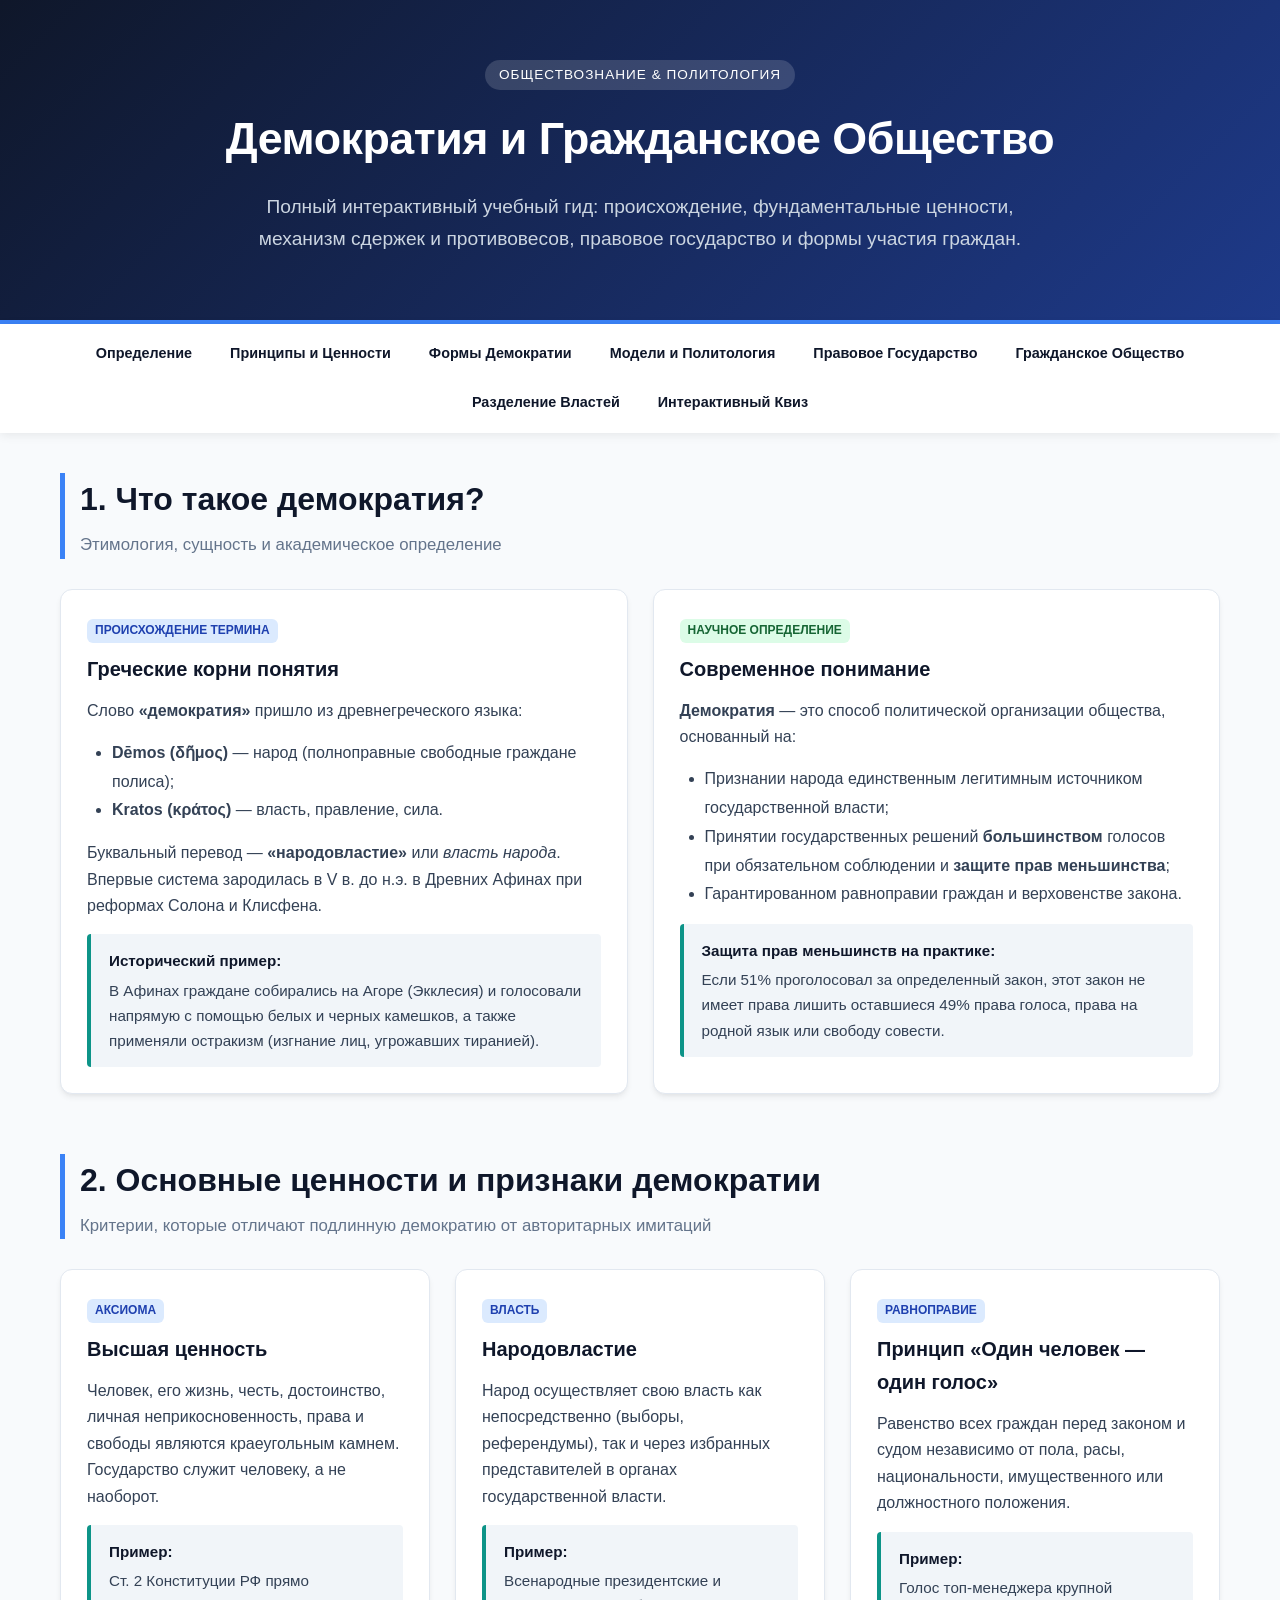
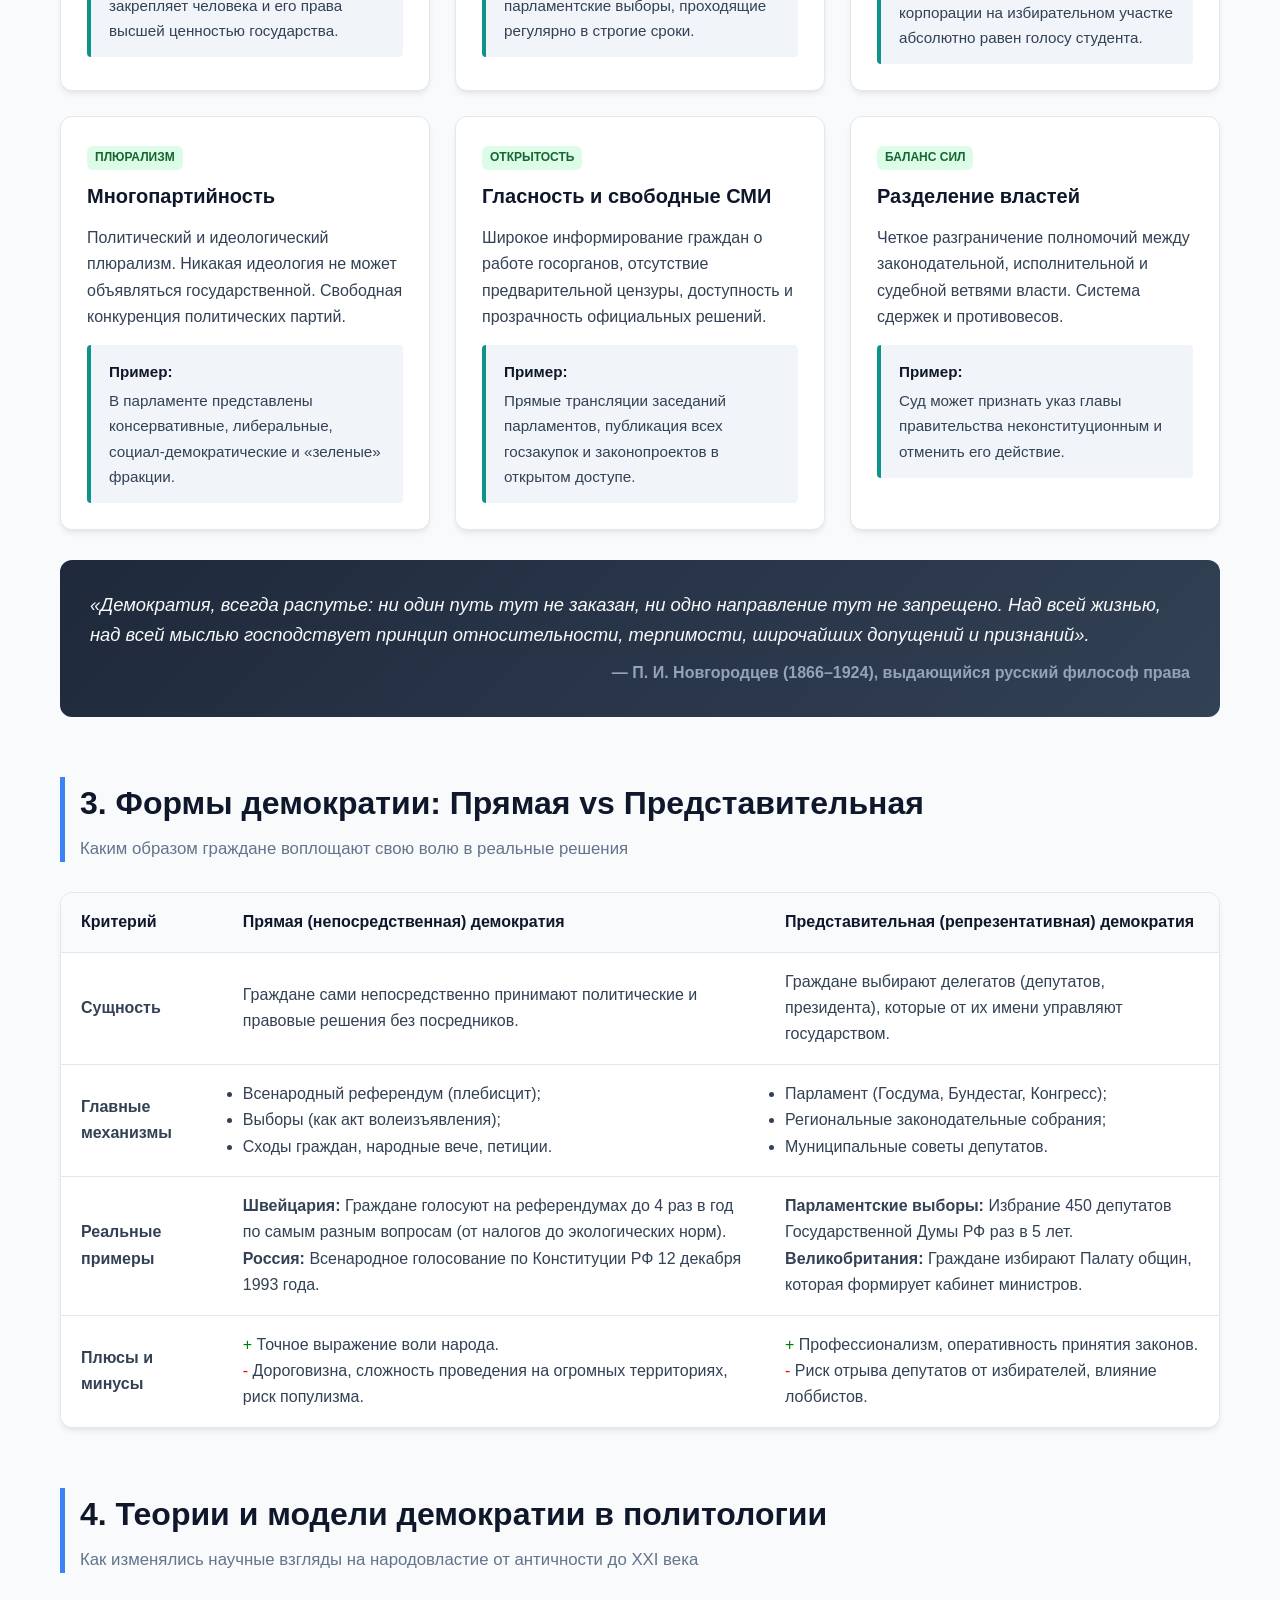
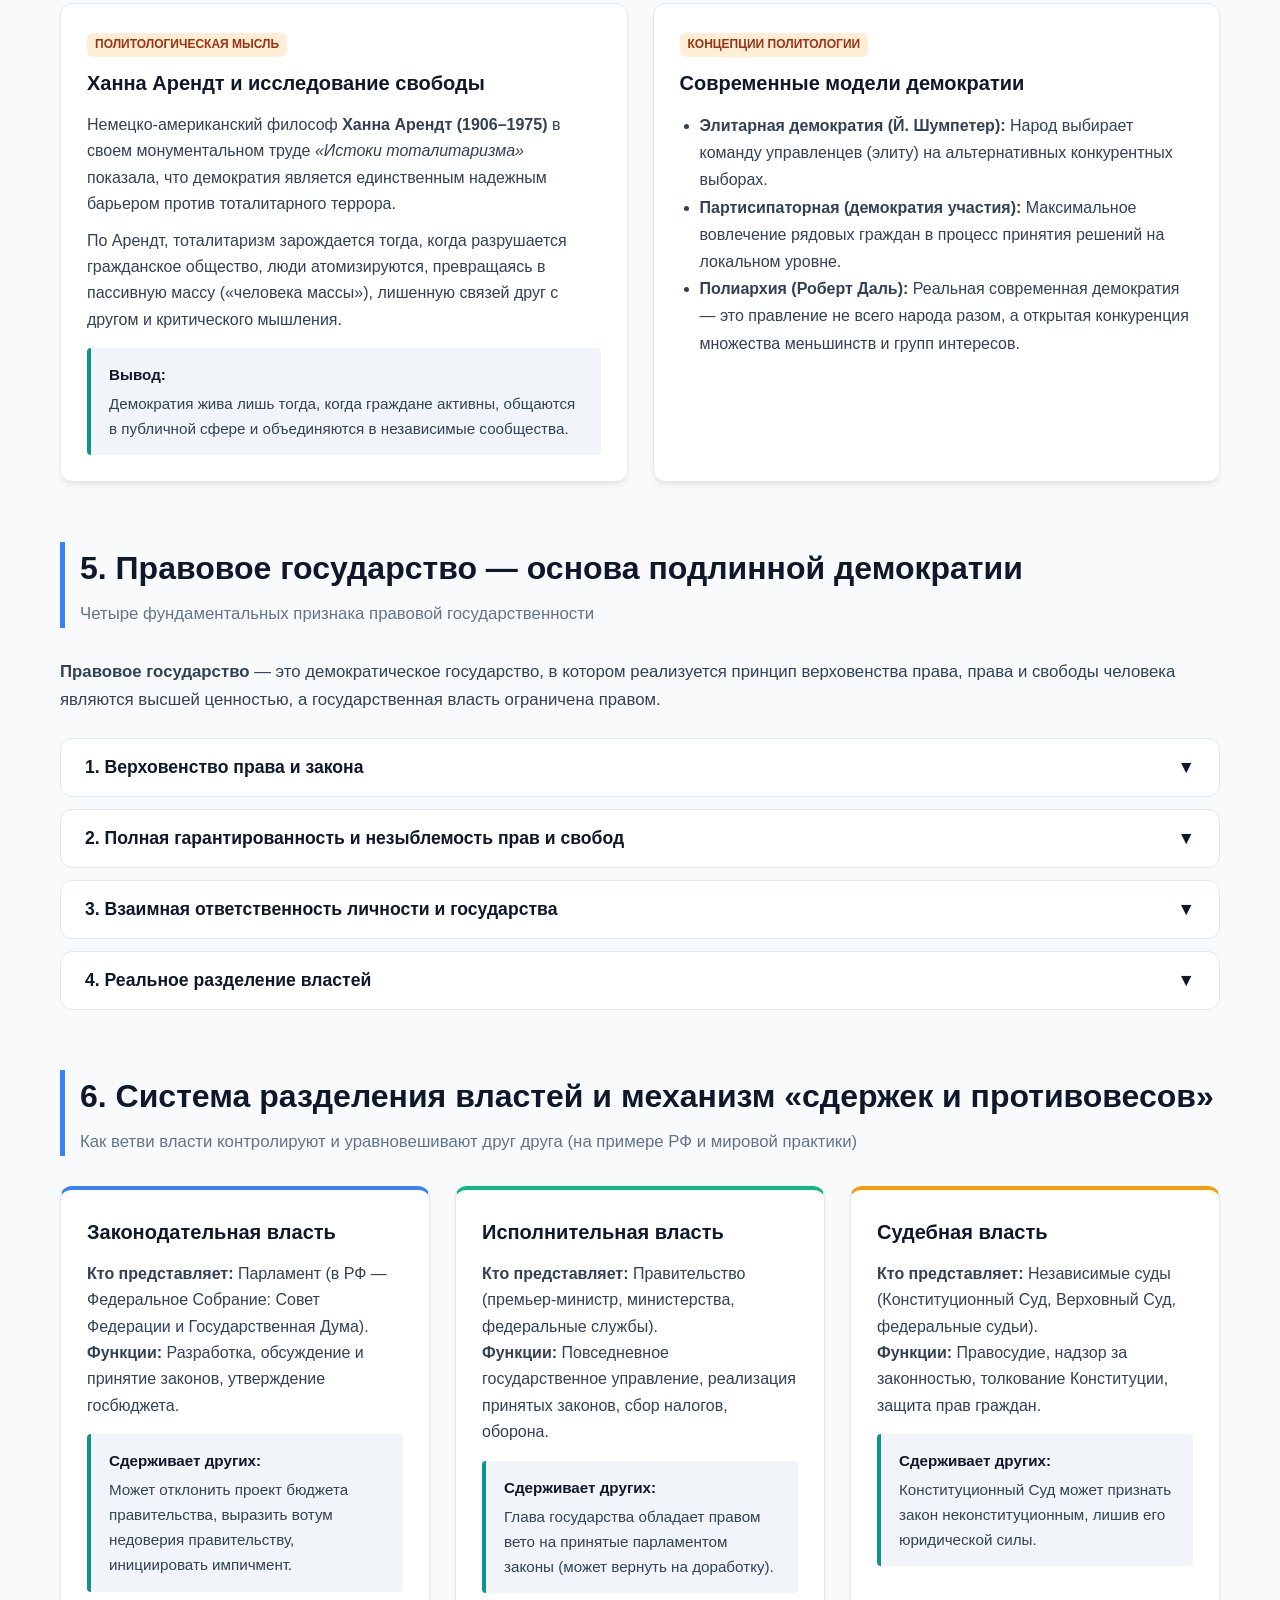
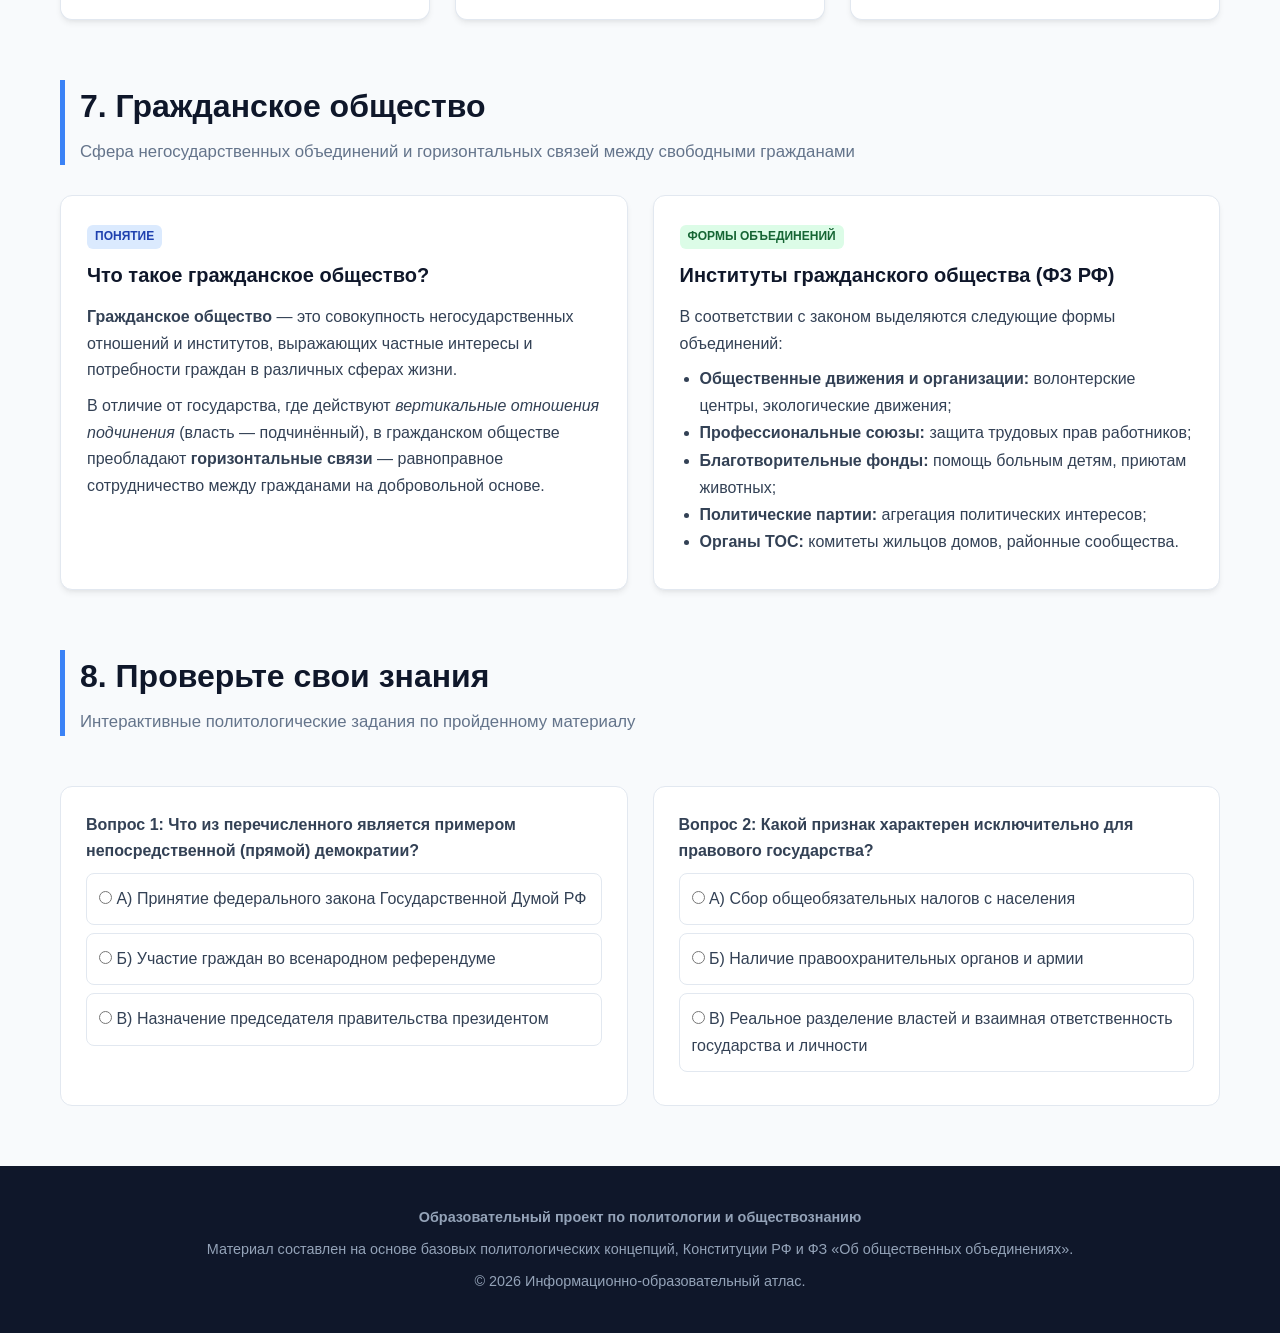
==== index.html @ 73b19a43 "Rename ai_studio_code (58).html to index.html" ====
<!DOCTYPE html>
<html lang="ru">
<head>
    <meta charset="UTF-8">
    <meta name="viewport" content="width=device-width, initial-scale=1.0">
    <title>Демократия, Правовое Государство и Гражданское Общество</title>
    <style>
        :root {
            --primary: #1e3a8a;
            --primary-light: #3b82f6;
            --secondary: #0d9488;
            --accent: #d97706;
            --dark: #0f172a;
            --light-bg: #f8fafc;
            --card-bg: #ffffff;
            --border: #e2e8f0;
            --text-main: #334155;
            --text-muted: #64748b;
            --radius: 12px;
            --shadow: 0 4px 6px -1px rgba(0, 0, 0, 0.07), 0 2px 4px -2px rgba(0, 0, 0, 0.05);
            --shadow-lg: 0 10px 15px -3px rgba(0, 0, 0, 0.1), 0 4px 6px -4px rgba(0, 0, 0, 0.05);
        }

        * {
            box-sizing: border-box;
            margin: 0;
            padding: 0;
            scroll-behavior: smooth;
        }

        body {
            font-family: -apple-system, BlinkMacSystemFont, "Segoe UI", Roboto, "Helvetica Neue", Arial, sans-serif;
            line-height: 1.65;
            color: var(--text-main);
            background-color: var(--light-bg);
        }

        /* HEADER & HERO */
        header {
            background: linear-gradient(135deg, #0f172a 0%, #1e3a8a 100%);
            color: white;
            padding: 60px 20px 40px;
            text-align: center;
            border-bottom: 4px solid var(--primary-light);
        }

        .header-tag {
            display: inline-block;
            background: rgba(255, 255, 255, 0.15);
            padding: 4px 14px;
            border-radius: 20px;
            font-size: 0.85rem;
            text-transform: uppercase;
            letter-spacing: 1px;
            margin-bottom: 12px;
        }

        header h1 {
            font-size: 2.8rem;
            font-weight: 800;
            margin-bottom: 15px;
            letter-spacing: -0.5px;
        }

        header p {
            max-width: 800px;
            margin: 0 auto 25px;
            font-size: 1.2rem;
            color: #cbd5e1;
        }

        /* NAVIGATION */
        nav {
            background: white;
            position: sticky;
            top: 0;
            z-index: 1000;
            box-shadow: 0 2px 10px rgba(0,0,0,0.08);
            display: flex;
            justify-content: center;
            flex-wrap: wrap;
            padding: 10px 15px;
            gap: 10px;
        }

        nav a {
            color: var(--dark);
            text-decoration: none;
            padding: 8px 14px;
            border-radius: 8px;
            font-weight: 600;
            font-size: 0.9rem;
            transition: all 0.2s ease;
        }

        nav a:hover {
            background-color: #eff6ff;
            color: var(--primary-light);
        }

        /* CONTAINER */
        .container {
            max-width: 1200px;
            margin: 40px auto;
            padding: 0 20px;
        }

        section {
            margin-bottom: 60px;
        }

        .section-header {
            margin-bottom: 30px;
            border-left: 5px solid var(--primary-light);
            padding-left: 15px;
        }

        .section-header h2 {
            font-size: 2rem;
            color: var(--dark);
            margin-bottom: 5px;
        }

        .section-header p {
            color: var(--text-muted);
            font-size: 1.05rem;
        }

        /* CARDS & GRIDS */
        .grid-2 {
            display: grid;
            grid-template-columns: repeat(auto-fit, minmax(320px, 1fr));
            gap: 25px;
        }

        .grid-3 {
            display: grid;
            grid-template-columns: repeat(auto-fit, minmax(280px, 1fr));
            gap: 25px;
        }

        .card {
            background: var(--card-bg);
            border-radius: var(--radius);
            padding: 26px;
            box-shadow: var(--shadow);
            border: 1px solid var(--border);
            transition: transform 0.2s, box-shadow 0.2s;
        }

        .card:hover {
            transform: translateY(-3px);
            box-shadow: var(--shadow-lg);
        }

        .card h3 {
            color: var(--dark);
            font-size: 1.25rem;
            margin-bottom: 12px;
            display: flex;
            align-items: center;
            gap: 10px;
        }

        .badge {
            display: inline-block;
            padding: 2px 8px;
            border-radius: 6px;
            font-size: 0.75rem;
            font-weight: 700;
            text-transform: uppercase;
        }

        .badge-blue { background: #dbeafe; color: #1e40af; }
        .badge-green { background: #dcfce7; color: #166534; }
        .badge-orange { background: #ffedd5; color: #9a3412; }

        /* EXAMPLES BOX */
        .example-box {
            background: #f1f5f9;
            border-left: 4px solid var(--secondary);
            padding: 14px 18px;
            border-radius: 4px;
            margin-top: 15px;
            font-size: 0.95rem;
        }

        .example-box strong {
            color: var(--dark);
            display: block;
            margin-bottom: 4px;
        }

        /* HIGHLIGHT QUOTE */
        .quote-banner {
            background: linear-gradient(135deg, #1e293b, #334155);
            color: #f8fafc;
            border-radius: var(--radius);
            padding: 30px;
            margin: 30px 0;
            position: relative;
        }

        .quote-banner p {
            font-size: 1.15rem;
            font-style: italic;
            margin-bottom: 10px;
        }

        .quote-banner span {
            display: block;
            text-align: right;
            color: #94a3b8;
            font-weight: 600;
        }

        /* COMPARISON TABLE */
        .table-wrapper {
            overflow-x: auto;
            background: white;
            border-radius: var(--radius);
            box-shadow: var(--shadow);
            border: 1px solid var(--border);
            margin: 25px 0;
        }

        table {
            width: 100%;
            border-collapse: collapse;
            text-align: left;
        }

        th, td {
            padding: 16px 20px;
            border-bottom: 1px solid var(--border);
        }

        th {
            background-color: #f8fafc;
            color: var(--dark);
            font-weight: 700;
        }

        tr:last-child td {
            border-bottom: none;
        }

        /* ACCORDION */
        .accordion-item {
            background: white;
            border: 1px solid var(--border);
            border-radius: var(--radius);
            margin-bottom: 12px;
            overflow: hidden;
        }

        .accordion-btn {
            width: 100%;
            padding: 18px 24px;
            background: none;
            border: none;
            text-align: left;
            font-size: 1.1rem;
            font-weight: 600;
            color: var(--dark);
            cursor: pointer;
            display: flex;
            justify-content: space-between;
            align-items: center;
        }

        .accordion-btn:hover {
            background: #f8fafc;
        }

        .accordion-content {
            display: none;
            padding: 0 24px 20px;
            color: var(--text-main);
            border-top: 1px solid #f1f5f9;
        }

        .accordion-content.active {
            display: block;
        }

        /* QUIZ SECTION */
        .quiz-card {
            background: white;
            border-radius: var(--radius);
            padding: 25px;
            border: 1px solid var(--border);
            margin-top: 20px;
        }

        .quiz-opt {
            display: block;
            margin: 8px 0;
            padding: 12px;
            border-radius: 8px;
            border: 1px solid var(--border);
            cursor: pointer;
            transition: 0.2s;
        }

        .quiz-opt:hover {
            background-color: #eff6ff;
            border-color: var(--primary-light);
        }

        .quiz-feedback {
            margin-top: 12px;
            font-weight: 600;
            display: none;
        }

        /* FOOTER */
        footer {
            background: var(--dark);
            color: #94a3b8;
            padding: 40px 20px;
            text-align: center;
            font-size: 0.9rem;
        }

        footer a {
            color: #cbd5e1;
            text-decoration: underline;
        }

        @media (max-width: 768px) {
            header h1 { font-size: 2rem; }
            .section-header h2 { font-size: 1.6rem; }
        }
    </style>
</head>
<body>

    <!-- HERO HEADER -->
    <header>
        <span class="header-tag">Обществознание & Политология</span>
        <h1>Демократия и Гражданское Общество</h1>
        <p>Полный интерактивный учебный гид: происхождение, фундаментальные ценности, механизм сдержек и противовесов, правовое государство и формы участия граждан.</p>
    </header>

    <!-- NAVIGATION MENU -->
    <nav>
        <a href="#etymology">Определение</a>
        <a href="#principles">Принципы и Ценности</a>
        <a href="#forms">Формы Демократии</a>
        <a href="#theories">Модели и Политология</a>
        <a href="#rule-of-law">Правовое Государство</a>
        <a href="#civil-society">Гражданское Общество</a>
        <a href="#branches">Разделение Властей</a>
        <a href="#quiz">Интерактивный Квиз</a>
    </nav>

    <div class="container">

        <!-- SECTION 1: DEFINITION & ETYMOLOGY -->
        <section id="etymology">
            <div class="section-header">
                <h2>1. Что такое демократия?</h2>
                <p>Этимология, сущность и академическое определение</p>
            </div>
            
            <div class="grid-2">
                <div class="card">
                    <span class="badge badge-blue">Происхождение термина</span>
                    <h3 style="margin-top: 10px;">Греческие корни понятия</h3>
                    <p>Слово <strong>«демократия»</strong> пришло из древнегреческого языка:</p>
                    <ul style="margin: 15px 0 15px 25px; line-height: 1.8;">
                        <li><strong>Dēmos (δῆμος)</strong> — народ (полноправные свободные граждане полиса);</li>
                        <li><strong>Kratos (κράτος)</strong> — власть, правление, сила.</li>
                    </ul>
                    <p>Буквальный перевод — <strong>«народовластие»</strong> или <em>власть народа</em>. Впервые система зародилась в V в. до н.э. в Древних Афинах при реформах Солона и Клисфена.</p>
                    <div class="example-box">
                        <strong>Исторический пример:</strong>
                        В Афинах граждане собирались на Агоре (Экклесия) и голосовали напрямую с помощью белых и черных камешков, а также применяли остракизм (изгнание лиц, угрожавших тиранией).
                    </div>
                </div>

                <div class="card">
                    <span class="badge badge-green">Научное определение</span>
                    <h3 style="margin-top: 10px;">Современное понимание</h3>
                    <p><strong>Демократия</strong> — это способ политической организации общества, основанный на:</p>
                    <ul style="margin: 15px 0 15px 25px; line-height: 1.8;">
                        <li>Признании народа единственным легитимным источником государственной власти;</li>
                        <li>Принятии государственных решений <strong>большинством</strong> голосов при обязательном соблюдении и <strong>защите прав меньшинства</strong>;</li>
                        <li>Гарантированном равноправии граждан и верховенстве закона.</li>
                    </ul>
                    <div class="example-box">
                        <strong>Защита прав меньшинств на практике:</strong>
                        Если 51% проголосовал за определенный закон, этот закон не имеет права лишить оставшиеся 49% права голоса, права на родной язык или свободу совести.
                    </div>
                </div>
            </div>
        </section>

        <!-- SECTION 2: VALUES AND PRINCIPLES -->
        <section id="principles">
            <div class="section-header">
                <h2>2. Основные ценности и признаки демократии</h2>
                <p>Критерии, которые отличают подлинную демократию от авторитарных имитаций</p>
            </div>

            <div class="grid-3">
                <div class="card">
                    <span class="badge badge-blue">Аксиома</span>
                    <h3 style="margin-top: 10px;">Высшая ценность</h3>
                    <p>Человек, его жизнь, честь, достоинство, личная неприкосновенность, права и свободы являются краеугольным камнем. Государство служит человеку, а не наоборот.</p>
                    <div class="example-box">
                        <strong>Пример:</strong> Ст. 2 Конституции РФ прямо закрепляет человека и его права высшей ценностью государства.
                    </div>
                </div>

                <div class="card">
                    <span class="badge badge-blue">Власть</span>
                    <h3 style="margin-top: 10px;">Народовластие</h3>
                    <p>Народ осуществляет свою власть как непосредственно (выборы, референдумы), так и через избранных представителей в органах государственной власти.</p>
                    <div class="example-box">
                        <strong>Пример:</strong> Всенародные президентские и парламентские выборы, проходящие регулярно в строгие сроки.
                    </div>
                </div>

                <div class="card">
                    <span class="badge badge-blue">Равноправие</span>
                    <h3 style="margin-top: 10px;">Принцип «Один человек — один голос»</h3>
                    <p>Равенство всех граждан перед законом и судом независимо от пола, расы, национальности, имущественного или должностного положения.</p>
                    <div class="example-box">
                        <strong>Пример:</strong> Голос топ-менеджера крупной корпорации на избирательном участке абсолютно равен голосу студента.
                    </div>
                </div>

                <div class="card">
                    <span class="badge badge-green">Плюрализм</span>
                    <h3 style="margin-top: 10px;">Многопартийность</h3>
                    <p>Политический и идеологический плюрализм. Никакая идеология не может объявляться государственной. Свободная конкуренция политических партий.</p>
                    <div class="example-box">
                        <strong>Пример:</strong> В парламенте представлены консервативные, либеральные, социал-демократические и «зеленые» фракции.
                    </div>
                </div>

                <div class="card">
                    <span class="badge badge-green">Открытость</span>
                    <h3 style="margin-top: 10px;">Гласность и свободные СМИ</h3>
                    <p>Широкое информирование граждан о работе госорганов, отсутствие предварительной цензуры, доступность и прозрачность официальных решений.</p>
                    <div class="example-box">
                        <strong>Пример:</strong> Прямые трансляции заседаний парламентов, публикация всех госзакупок и законопроектов в открытом доступе.
                    </div>
                </div>

                <div class="card">
                    <span class="badge badge-green">Баланс сил</span>
                    <h3 style="margin-top: 10px;">Разделение властей</h3>
                    <p>Четкое разграничение полномочий между законодательной, исполнительной и судебной ветвями власти. Система сдержек и противовесов.</p>
                    <div class="example-box">
                        <strong>Пример:</strong> Суд может признать указ главы правительства неконституционным и отменить его действие.
                    </div>
                </div>
            </div>

            <!-- FAMOUS QUOTE -->
            <div class="quote-banner">
                <p>«Демократия, всегда распутье: ни один путь тут не заказан, ни одно направление тут не запрещено. Над всей жизнью, над всей мыслью господствует принцип относительности, терпимости, широчайших допущений и признаний».</p>
                <span>— П. И. Новгородцев (1866–1924), выдающийся русский философ права</span>
            </div>
        </section>

        <!-- SECTION 3: FORMS OF DEMOCRACY -->
        <section id="forms">
            <div class="section-header">
                <h2>3. Формы демократии: Прямая vs Представительная</h2>
                <p>Каким образом граждане воплощают свою волю в реальные решения</p>
            </div>

            <div class="table-wrapper">
                <table>
                    <thead>
                        <tr>
                            <th>Критерий</th>
                            <th>Прямая (непосредственная) демократия</th>
                            <th>Представительная (репрезентативная) демократия</th>
                        </tr>
                    </thead>
                    <tbody>
                        <tr>
                            <td><strong>Сущность</strong></td>
                            <td>Граждане сами непосредственно принимают политические и правовые решения без посредников.</td>
                            <td>Граждане выбирают делегатов (депутатов, президента), которые от их имени управляют государством.</td>
                        </tr>
                        <tr>
                            <td><strong>Главные механизмы</strong></td>
                            <td>
                                <ul>
                                    <li>Всенародный референдум (плебисцит);</li>
                                    <li>Выборы (как акт волеизъявления);</li>
                                    <li>Сходы граждан, народные вече, петиции.</li>
                                </ul>
                            </td>
                            <td>
                                <ul>
                                    <li>Парламент (Госдума, Бундестаг, Конгресс);</li>
                                    <li>Региональные законодательные собрания;</li>
                                    <li>Муниципальные советы депутатов.</li>
                                </ul>
                            </td>
                        </tr>
                        <tr>
                            <td><strong>Реальные примеры</strong></td>
                            <td>
                                <strong>Швейцария:</strong> Граждане голосуют на референдумах до 4 раз в год по самым разным вопросам (от налогов до экологических норм).<br>
                                <strong>Россия:</strong> Всенародное голосование по Конституции РФ 12 декабря 1993 года.
                            </td>
                            <td>
                                <strong>Парламентские выборы:</strong> Избрание 450 депутатов Государственной Думы РФ раз в 5 лет.<br>
                                <strong>Великобритания:</strong> Граждане избирают Палату общин, которая формирует кабинет министров.
                            </td>
                        </tr>
                        <tr>
                            <td><strong>Плюсы и минусы</strong></td>
                            <td>
                                <span style="color: green;">+</span> Точное выражение воли народа.<br>
                                <span style="color: red;">-</span> Дороговизна, сложность проведения на огромных территориях, риск популизма.
                            </td>
                            <td>
                                <span style="color: green;">+</span> Профессионализм, оперативность принятия законов.<br>
                                <span style="color: red;">-</span> Риск отрыва депутатов от избирателей, влияние лоббистов.
                            </td>
                        </tr>
                    </tbody>
                </table>
            </div>
        </section>

        <!-- SECTION 4: THEORIES & POLITICAL SCIENCE -->
        <section id="theories">
            <div class="section-header">
                <h2>4. Теории и модели демократии в политологии</h2>
                <p>Как изменялись научные взгляды на народовластие от античности до XXI века</p>
            </div>

            <div class="grid-2">
                <div class="card">
                    <span class="badge badge-orange">Политологическая мысль</span>
                    <h3 style="margin-top: 10px;">Ханна Арендт и исследование свободы</h3>
                    <p>Немецко-американский философ <strong>Ханна Арендт (1906–1975)</strong> в своем монументальном труде <em>«Истоки тоталитаризма»</em> показала, что демократия является единственным надежным барьером против тоталитарного террора.</p>
                    <p style="margin-top: 10px;">По Арендт, тоталитаризм зарождается тогда, когда разрушается гражданское общество, люди атомизируются, превращаясь в пассивную массу («человека массы»), лишенную связей друг с другом и критического мышления.</p>
                    <div class="example-box">
                        <strong>Вывод:</strong> Демократия жива лишь тогда, когда граждане активны, общаются в публичной сфере и объединяются в независимые сообщества.
                    </div>
                </div>

                <div class="card">
                    <span class="badge badge-orange">Концепции политологии</span>
                    <h3 style="margin-top: 10px;">Современные модели демократии</h3>
                    <ul style="margin: 10px 0 10px 20px; line-height: 1.7;">
                        <li><strong>Элитарная демократия (Й. Шумпетер):</strong> Народ выбирает команду управленцев (элиту) на альтернативных конкурентных выборах.</li>
                        <li><strong>Партисипаторная (демократия участия):</strong> Максимальное вовлечение рядовых граждан в процесс принятия решений на локальном уровне.</li>
                        <li><strong>Полиархия (Роберт Даль):</strong> Реальная современная демократия — это правление не всего народа разом, а открытая конкуренция множества меньшинств и групп интересов.</li>
                    </ul>
                </div>
            </div>
        </section>

        <!-- SECTION 5: RULE OF LAW -->
        <section id="rule-of-law">
            <div class="section-header">
                <h2>5. Правовое государство — основа подлинной демократии</h2>
                <p>Четыре фундаментальных признака правовой государственности</p>
            </div>

            <p style="margin-bottom: 25px; font-size: 1.05rem;">
                <strong>Правовое государство</strong> — это демократическое государство, в котором реализуется принцип верховенства права, права и свободы человека являются высшей ценностью, а государственная власть ограничена правом.
            </p>

            <div class="accordion-item">
                <button class="accordion-btn" onclick="toggleAccordion(this)">
                    <span>1. Верховенство права и закона</span>
                    <span>▼</span>
                </button>
                <div class="accordion-content">
                    <p>Ни один государственный орган, чиновник, президент или отдельный гражданин не стоит выше закона. Конституция обладает высшей юридической силой, все подзаконные акты должны строго соответствовать законам.</p>
                    <div class="example-box">
                        <strong>Пример:</strong> Если министр издает приказ, ущемляющий права граждан, суд признает его недействительным.
                    </div>
                </div>
            </div>

            <div class="accordion-item">
                <button class="accordion-btn" onclick="toggleAccordion(this)">
                    <span>2. Полная гарантированность и незыблемость прав и свобод</span>
                    <span>▼</span>
                </button>
                <div class="accordion-content">
                    <p>Права человека не «дарятся» государством, а принадлежат человеку от рождения. Государство создает механизмы их судебной и административной защиты, институт Уполномоченного по правам человека (Омбудсмена).</p>
                    <div class="example-box">
                        <strong>Пример:</strong> Презумпция невиновности — обвиняемый не обязан доказывать свою невиновность, бремя доказательства лежит на стороне обвинения.
                    </div>
                </div>
            </div>

            <div class="accordion-item">
                <button class="accordion-btn" onclick="toggleAccordion(this)">
                    <span>3. Взаимная ответственность личности и государства</span>
                    <span>▼</span>
                </button>
                <div class="accordion-content">
                    <p>Гражданин несет ответственность за правонарушения перед законом, а государство обязано возместить вред, причиненный гражданину незаконными действиями органов власти или должностных лиц.</p>
                    <div class="example-box">
                        <strong>Пример:</strong> Ст. 53 Конституции РФ гарантирует гражданину право на компенсацию вреда из государственной казны в случае незаконного ареста или ошибочного осуждения.
                    </div>
                </div>
            </div>

            <div class="accordion-item">
                <button class="accordion-btn" onclick="toggleAccordion(this)">
                    <span>4. Реальное разделение властей</span>
                    <span>▼</span>
                </button>
                <div class="accordion-content">
                    <p>Недопущение концентрации всей полноты власти в одних руках во избежание скатывания в авторитаризм и диктатуру.</p>
                </div>
            </div>
        </section>

        <!-- SECTION 6: BRANCHES OF POWER & CHECKS & BALANCES -->
        <section id="branches">
            <div class="section-header">
                <h2>6. Система разделения властей и механизм «сдержек и противовесов»</h2>
                <p>Как ветви власти контролируют и уравновешивают друг друга (на примере РФ и мировой практики)</p>
            </div>

            <div class="grid-3">
                <div class="card" style="border-top: 4px solid #3b82f6;">
                    <h3>Законодательная власть</h3>
                    <p><strong>Кто представляет:</strong> Парламент (в РФ — Федеральное Собрание: Совет Федерации и Государственная Дума).</p>
                    <p><strong>Функции:</strong> Разработка, обсуждение и принятие законов, утверждение госбюджета.</p>
                    <div class="example-box">
                        <strong>Сдерживает других:</strong> Может отклонить проект бюджета правительства, выразить вотум недоверия правительству, инициировать импичмент.
                    </div>
                </div>

                <div class="card" style="border-top: 4px solid #10b981;">
                    <h3>Исполнительная власть</h3>
                    <p><strong>Кто представляет:</strong> Правительство (премьер-министр, министерства, федеральные службы).</p>
                    <p><strong>Функции:</strong> Повседневное государственное управление, реализация принятых законов, сбор налогов, оборона.</p>
                    <div class="example-box">
                        <strong>Сдерживает других:</strong> Глава государства обладает правом вето на принятые парламентом законы (может вернуть на доработку).
                    </div>
                </div>

                <div class="card" style="border-top: 4px solid #f59e0b;">
                    <h3>Судебная власть</h3>
                    <p><strong>Кто представляет:</strong> Независимые суды (Конституционный Суд, Верховный Суд, федеральные судьи).</p>
                    <p><strong>Функции:</strong> Правосудие, надзор за законностью, толкование Конституции, защита прав граждан.</p>
                    <div class="example-box">
                        <strong>Сдерживает других:</strong> Конституционный Суд может признать закон неконституционным, лишив его юридической силы.
                    </div>
                </div>
            </div>
        </section>

        <!-- SECTION 7: CIVIL SOCIETY -->
        <section id="civil-society">
            <div class="section-header">
                <h2>7. Гражданское общество</h2>
                <p>Сфера негосударственных объединений и горизонтальных связей между свободными гражданами</p>
            </div>

            <div class="grid-2">
                <div class="card">
                    <span class="badge badge-blue">Понятие</span>
                    <h3 style="margin-top: 10px;">Что такое гражданское общество?</h3>
                    <p><strong>Гражданское общество</strong> — это совокупность негосударственных отношений и институтов, выражающих частные интересы и потребности граждан в различных сферах жизни.</p>
                    <p style="margin-top: 10px;">В отличие от государства, где действуют <em>вертикальные отношения подчинения</em> (власть — подчинённый), в гражданском обществе преобладают <strong>горизонтальные связи</strong> — равноправное сотрудничество между гражданами на добровольной основе.</p>
                </div>

                <div class="card">
                    <span class="badge badge-green">Формы объединений</span>
                    <h3 style="margin-top: 10px;">Институты гражданского общества (ФЗ РФ)</h3>
                    <p>В соответствии с законом выделяются следующие формы объединений:</p>
                    <ul style="margin: 8px 0 8px 20px; line-height: 1.7;">
                        <li><strong>Общественные движения и организации:</strong> волонтерские центры, экологические движения;</li>
                        <li><strong>Профессиональные союзы:</strong> защита трудовых прав работников;</li>
                        <li><strong>Благотворительные фонды:</strong> помощь больным детям, приютам животных;</li>
                        <li><strong>Политические партии:</strong> агрегация политических интересов;</li>
                        <li><strong>Органы ТОС:</strong> комитеты жильцов домов, районные сообщества.</li>
                    </ul>
                </div>
            </div>
        </section>

        <!-- SECTION 8: INTERACTIVE QUIZ & KNOWLEDGE CHECK -->
        <section id="quiz">
            <div class="section-header">
                <h2>8. Проверьте свои знания</h2>
                <p>Интерактивные политологические задания по пройденному материалу</p>
            </div>

            <div class="grid-2">
                <!-- Question 1 -->
                <div class="quiz-card">
                    <h4>Вопрос 1: Что из перечисленного является примером непосредственной (прямой) демократии?</h4>
                    <label class="quiz-opt" onclick="checkAnswer(this, false, 'q1-feedback')">
                        <input type="radio" name="q1"> А) Принятие федерального закона Государственной Думой РФ
                    </label>
                    <label class="quiz-opt" onclick="checkAnswer(this, true, 'q1-feedback')">
                        <input type="radio" name="q1"> Б) Участие граждан во всенародном референдуме
                    </label>
                    <label class="quiz-opt" onclick="checkAnswer(this, false, 'q1-feedback')">
                        <input type="radio" name="q1"> В) Назначение председателя правительства президентом
                    </label>
                    <div id="q1-feedback" class="quiz-feedback"></div>
                </div>

                <!-- Question 2 -->
                <div class="quiz-card">
                    <h4>Вопрос 2: Какой признак характерен исключительно для правового государства?</h4>
                    <label class="quiz-opt" onclick="checkAnswer(this, false, 'q2-feedback')">
                        <input type="radio" name="q2"> А) Сбор общеобязательных налогов с населения
                    </label>
                    <label class="quiz-opt" onclick="checkAnswer(this, false, 'q2-feedback')">
                        <input type="radio" name="q2"> Б) Наличие правоохранительных органов и армии
                    </label>
                    <label class="quiz-opt" onclick="checkAnswer(this, true, 'q2-feedback')">
                        <input type="radio" name="q2"> В) Реальное разделение властей и взаимная ответственность государства и личности
                    </label>
                    <div id="q2-feedback" class="quiz-feedback"></div>
                </div>
            </div>
        </section>

    </div>

    <!-- FOOTER -->
    <footer>
        <p><strong>Образовательный проект по политологии и обществознанию</strong></p>
        <p style="margin: 8px 0;">Материал составлен на основе базовых политологических концепций, Конституции РФ и ФЗ «Об общественных объединениях».</p>
        <p>© 2026 Информационно-образовательный атлас.</p>
    </footer>

    <!-- INTERACTIVE SCRIPTS -->
    <script>
        // Accordion function
        function toggleAccordion(button) {
            const content = button.nextElementSibling;
            const isOpen = content.classList.contains('active');
            
            // Close all items
            document.querySelectorAll('.accordion-content').forEach(item => item.classList.remove('active'));
            document.querySelectorAll('.accordion-btn span:last-child').forEach(arrow => arrow.textContent = '▼');

            // Open clicked if was closed
            if (!isOpen) {
                content.classList.add('active');
                button.querySelector('span:last-child').textContent = '▲';
            }
        }

        // Quiz verification function
        function checkAnswer(element, isCorrect, feedbackId) {
            const feedback = document.getElementById(feedbackId);
            feedback.style.display = 'block';
            
            if (isCorrect) {
                feedback.style.color = '#15803d';
                feedback.innerHTML = '✔ Верно! Отличный ответ. Референдум и свободные выборы — классические формы прямого волеизъявления.';
            } else {
                feedback.style.color = '#b91c1c';
                feedback.innerHTML = '✖ Неверно. Подумайте еще раз: прямое народовластие предполагает прямое голосование каждого гражданина за решение.';
            }
        }
    </script>
</body>
</html>
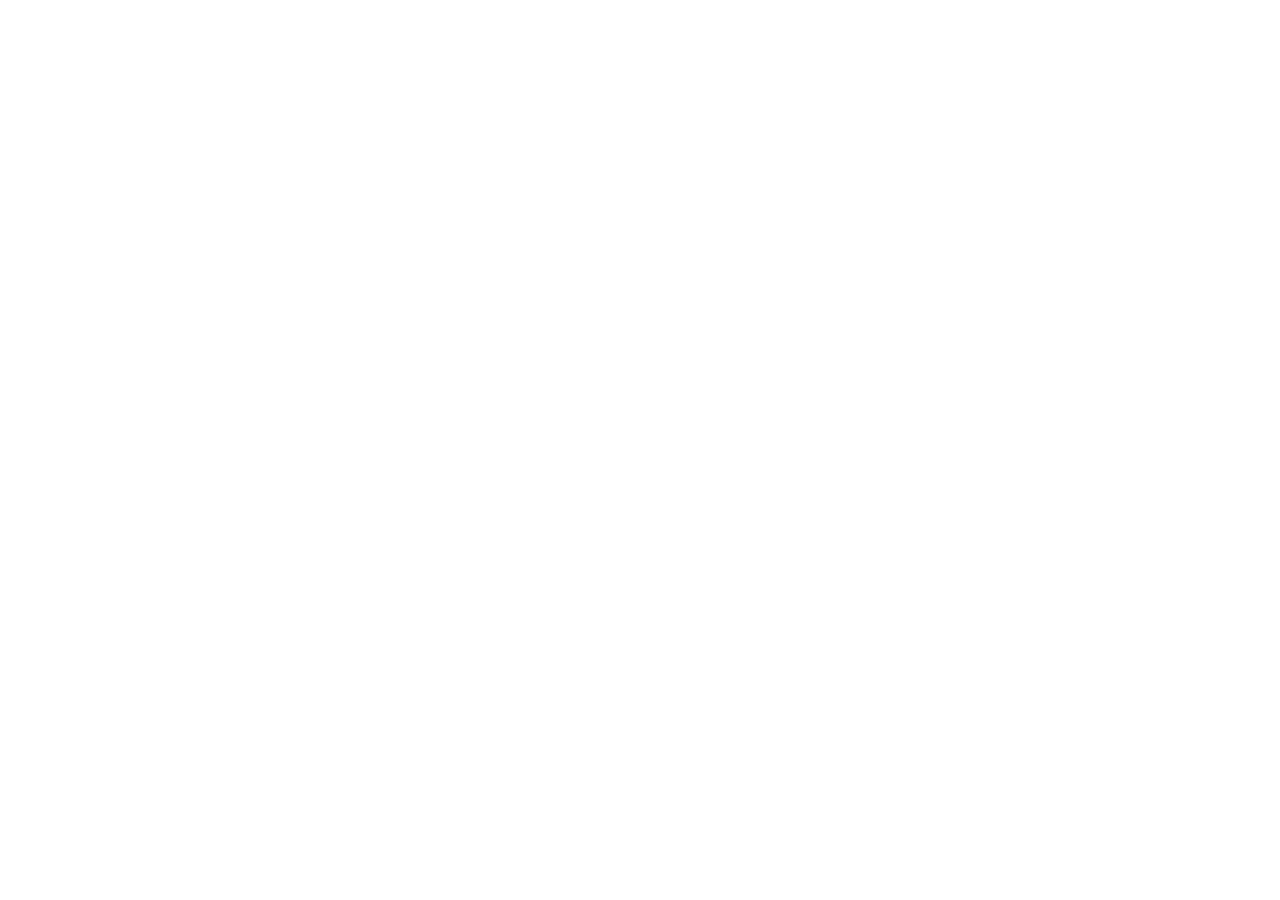
==== commit 42902a4d: "Add files via upload" ====
--- a/index.html
+++ b/index.html
@@ -1,776 +1,17 @@
-<!DOCTYPE html>
+<!doctype html>
 <html lang="ru">
-<head>
-    <meta charset="UTF-8">
-    <meta name="viewport" content="width=device-width, initial-scale=1.0">
-    <title>Демократия, Правовое Государство и Гражданское Общество</title>
-    <style>
-        :root {
-            --primary: #1e3a8a;
-            --primary-light: #3b82f6;
-            --secondary: #0d9488;
-            --accent: #d97706;
-            --dark: #0f172a;
-            --light-bg: #f8fafc;
-            --card-bg: #ffffff;
-            --border: #e2e8f0;
-            --text-main: #334155;
-            --text-muted: #64748b;
-            --radius: 12px;
-            --shadow: 0 4px 6px -1px rgba(0, 0, 0, 0.07), 0 2px 4px -2px rgba(0, 0, 0, 0.05);
-            --shadow-lg: 0 10px 15px -3px rgba(0, 0, 0, 0.1), 0 4px 6px -4px rgba(0, 0, 0, 0.05);
-        }
-
-        * {
-            box-sizing: border-box;
-            margin: 0;
-            padding: 0;
-            scroll-behavior: smooth;
-        }
-
-        body {
-            font-family: -apple-system, BlinkMacSystemFont, "Segoe UI", Roboto, "Helvetica Neue", Arial, sans-serif;
-            line-height: 1.65;
-            color: var(--text-main);
-            background-color: var(--light-bg);
-        }
-
-        /* HEADER & HERO */
-        header {
-            background: linear-gradient(135deg, #0f172a 0%, #1e3a8a 100%);
-            color: white;
-            padding: 60px 20px 40px;
-            text-align: center;
-            border-bottom: 4px solid var(--primary-light);
-        }
-
-        .header-tag {
-            display: inline-block;
-            background: rgba(255, 255, 255, 0.15);
-            padding: 4px 14px;
-            border-radius: 20px;
-            font-size: 0.85rem;
-            text-transform: uppercase;
-            letter-spacing: 1px;
-            margin-bottom: 12px;
-        }
-
-        header h1 {
-            font-size: 2.8rem;
-            font-weight: 800;
-            margin-bottom: 15px;
-            letter-spacing: -0.5px;
-        }
-
-        header p {
-            max-width: 800px;
-            margin: 0 auto 25px;
-            font-size: 1.2rem;
-            color: #cbd5e1;
-        }
-
-        /* NAVIGATION */
-        nav {
-            background: white;
-            position: sticky;
-            top: 0;
-            z-index: 1000;
-            box-shadow: 0 2px 10px rgba(0,0,0,0.08);
-            display: flex;
-            justify-content: center;
-            flex-wrap: wrap;
-            padding: 10px 15px;
-            gap: 10px;
-        }
-
-        nav a {
-            color: var(--dark);
-            text-decoration: none;
-            padding: 8px 14px;
-            border-radius: 8px;
-            font-weight: 600;
-            font-size: 0.9rem;
-            transition: all 0.2s ease;
-        }
-
-        nav a:hover {
-            background-color: #eff6ff;
-            color: var(--primary-light);
-        }
-
-        /* CONTAINER */
-        .container {
-            max-width: 1200px;
-            margin: 40px auto;
-            padding: 0 20px;
-        }
-
-        section {
-            margin-bottom: 60px;
-        }
-
-        .section-header {
-            margin-bottom: 30px;
-            border-left: 5px solid var(--primary-light);
-            padding-left: 15px;
-        }
-
-        .section-header h2 {
-            font-size: 2rem;
-            color: var(--dark);
-            margin-bottom: 5px;
-        }
-
-        .section-header p {
-            color: var(--text-muted);
-            font-size: 1.05rem;
-        }
-
-        /* CARDS & GRIDS */
-        .grid-2 {
-            display: grid;
-            grid-template-columns: repeat(auto-fit, minmax(320px, 1fr));
-            gap: 25px;
-        }
-
-        .grid-3 {
-            display: grid;
-            grid-template-columns: repeat(auto-fit, minmax(280px, 1fr));
-            gap: 25px;
-        }
-
-        .card {
-            background: var(--card-bg);
-            border-radius: var(--radius);
-            padding: 26px;
-            box-shadow: var(--shadow);
-            border: 1px solid var(--border);
-            transition: transform 0.2s, box-shadow 0.2s;
-        }
-
-        .card:hover {
-            transform: translateY(-3px);
-            box-shadow: var(--shadow-lg);
-        }
-
-        .card h3 {
-            color: var(--dark);
-            font-size: 1.25rem;
-            margin-bottom: 12px;
-            display: flex;
-            align-items: center;
-            gap: 10px;
-        }
-
-        .badge {
-            display: inline-block;
-            padding: 2px 8px;
-            border-radius: 6px;
-            font-size: 0.75rem;
-            font-weight: 700;
-            text-transform: uppercase;
-        }
-
-        .badge-blue { background: #dbeafe; color: #1e40af; }
-        .badge-green { background: #dcfce7; color: #166534; }
-        .badge-orange { background: #ffedd5; color: #9a3412; }
-
-        /* EXAMPLES BOX */
-        .example-box {
-            background: #f1f5f9;
-            border-left: 4px solid var(--secondary);
-            padding: 14px 18px;
-            border-radius: 4px;
-            margin-top: 15px;
-            font-size: 0.95rem;
-        }
-
-        .example-box strong {
-            color: var(--dark);
-            display: block;
-            margin-bottom: 4px;
-        }
-
-        /* HIGHLIGHT QUOTE */
-        .quote-banner {
-            background: linear-gradient(135deg, #1e293b, #334155);
-            color: #f8fafc;
-            border-radius: var(--radius);
-            padding: 30px;
-            margin: 30px 0;
-            position: relative;
-        }
-
-        .quote-banner p {
-            font-size: 1.15rem;
-            font-style: italic;
-            margin-bottom: 10px;
-        }
-
-        .quote-banner span {
-            display: block;
-            text-align: right;
-            color: #94a3b8;
-            font-weight: 600;
-        }
-
-        /* COMPARISON TABLE */
-        .table-wrapper {
-            overflow-x: auto;
-            background: white;
-            border-radius: var(--radius);
-            box-shadow: var(--shadow);
-            border: 1px solid var(--border);
-            margin: 25px 0;
-        }
-
-        table {
-            width: 100%;
-            border-collapse: collapse;
-            text-align: left;
-        }
-
-        th, td {
-            padding: 16px 20px;
-            border-bottom: 1px solid var(--border);
-        }
-
-        th {
-            background-color: #f8fafc;
-            color: var(--dark);
-            font-weight: 700;
-        }
-
-        tr:last-child td {
-            border-bottom: none;
-        }
-
-        /* ACCORDION */
-        .accordion-item {
-            background: white;
-            border: 1px solid var(--border);
-            border-radius: var(--radius);
-            margin-bottom: 12px;
-            overflow: hidden;
-        }
-
-        .accordion-btn {
-            width: 100%;
-            padding: 18px 24px;
-            background: none;
-            border: none;
-            text-align: left;
-            font-size: 1.1rem;
-            font-weight: 600;
-            color: var(--dark);
-            cursor: pointer;
-            display: flex;
-            justify-content: space-between;
-            align-items: center;
-        }
-
-        .accordion-btn:hover {
-            background: #f8fafc;
-        }
-
-        .accordion-content {
-            display: none;
-            padding: 0 24px 20px;
-            color: var(--text-main);
-            border-top: 1px solid #f1f5f9;
-        }
-
-        .accordion-content.active {
-            display: block;
-        }
-
-        /* QUIZ SECTION */
-        .quiz-card {
-            background: white;
-            border-radius: var(--radius);
-            padding: 25px;
-            border: 1px solid var(--border);
-            margin-top: 20px;
-        }
-
-        .quiz-opt {
-            display: block;
-            margin: 8px 0;
-            padding: 12px;
-            border-radius: 8px;
-            border: 1px solid var(--border);
-            cursor: pointer;
-            transition: 0.2s;
-        }
-
-        .quiz-opt:hover {
-            background-color: #eff6ff;
-            border-color: var(--primary-light);
-        }
-
-        .quiz-feedback {
-            margin-top: 12px;
-            font-weight: 600;
-            display: none;
-        }
-
-        /* FOOTER */
-        footer {
-            background: var(--dark);
-            color: #94a3b8;
-            padding: 40px 20px;
-            text-align: center;
-            font-size: 0.9rem;
-        }
-
-        footer a {
-            color: #cbd5e1;
-            text-decoration: underline;
-        }
-
-        @media (max-width: 768px) {
-            header h1 { font-size: 2rem; }
-            .section-header h2 { font-size: 1.6rem; }
-        }
-    </style>
-</head>
-<body>
-
-    <!-- HERO HEADER -->
-    <header>
-        <span class="header-tag">Обществознание & Политология</span>
-        <h1>Демократия и Гражданское Общество</h1>
-        <p>Полный интерактивный учебный гид: происхождение, фундаментальные ценности, механизм сдержек и противовесов, правовое государство и формы участия граждан.</p>
-    </header>
-
-    <!-- NAVIGATION MENU -->
-    <nav>
-        <a href="#etymology">Определение</a>
-        <a href="#principles">Принципы и Ценности</a>
-        <a href="#forms">Формы Демократии</a>
-        <a href="#theories">Модели и Политология</a>
-        <a href="#rule-of-law">Правовое Государство</a>
-        <a href="#civil-society">Гражданское Общество</a>
-        <a href="#branches">Разделение Властей</a>
-        <a href="#quiz">Интерактивный Квиз</a>
-    </nav>
-
-    <div class="container">
-
-        <!-- SECTION 1: DEFINITION & ETYMOLOGY -->
-        <section id="etymology">
-            <div class="section-header">
-                <h2>1. Что такое демократия?</h2>
-                <p>Этимология, сущность и академическое определение</p>
-            </div>
-            
-            <div class="grid-2">
-                <div class="card">
-                    <span class="badge badge-blue">Происхождение термина</span>
-                    <h3 style="margin-top: 10px;">Греческие корни понятия</h3>
-                    <p>Слово <strong>«демократия»</strong> пришло из древнегреческого языка:</p>
-                    <ul style="margin: 15px 0 15px 25px; line-height: 1.8;">
-                        <li><strong>Dēmos (δῆμος)</strong> — народ (полноправные свободные граждане полиса);</li>
-                        <li><strong>Kratos (κράτος)</strong> — власть, правление, сила.</li>
-                    </ul>
-                    <p>Буквальный перевод — <strong>«народовластие»</strong> или <em>власть народа</em>. Впервые система зародилась в V в. до н.э. в Древних Афинах при реформах Солона и Клисфена.</p>
-                    <div class="example-box">
-                        <strong>Исторический пример:</strong>
-                        В Афинах граждане собирались на Агоре (Экклесия) и голосовали напрямую с помощью белых и черных камешков, а также применяли остракизм (изгнание лиц, угрожавших тиранией).
-                    </div>
-                </div>
-
-                <div class="card">
-                    <span class="badge badge-green">Научное определение</span>
-                    <h3 style="margin-top: 10px;">Современное понимание</h3>
-                    <p><strong>Демократия</strong> — это способ политической организации общества, основанный на:</p>
-                    <ul style="margin: 15px 0 15px 25px; line-height: 1.8;">
-                        <li>Признании народа единственным легитимным источником государственной власти;</li>
-                        <li>Принятии государственных решений <strong>большинством</strong> голосов при обязательном соблюдении и <strong>защите прав меньшинства</strong>;</li>
-                        <li>Гарантированном равноправии граждан и верховенстве закона.</li>
-                    </ul>
-                    <div class="example-box">
-                        <strong>Защита прав меньшинств на практике:</strong>
-                        Если 51% проголосовал за определенный закон, этот закон не имеет права лишить оставшиеся 49% права голоса, права на родной язык или свободу совести.
-                    </div>
-                </div>
-            </div>
-        </section>
-
-        <!-- SECTION 2: VALUES AND PRINCIPLES -->
-        <section id="principles">
-            <div class="section-header">
-                <h2>2. Основные ценности и признаки демократии</h2>
-                <p>Критерии, которые отличают подлинную демократию от авторитарных имитаций</p>
-            </div>
-
-            <div class="grid-3">
-                <div class="card">
-                    <span class="badge badge-blue">Аксиома</span>
-                    <h3 style="margin-top: 10px;">Высшая ценность</h3>
-                    <p>Человек, его жизнь, честь, достоинство, личная неприкосновенность, права и свободы являются краеугольным камнем. Государство служит человеку, а не наоборот.</p>
-                    <div class="example-box">
-                        <strong>Пример:</strong> Ст. 2 Конституции РФ прямо закрепляет человека и его права высшей ценностью государства.
-                    </div>
-                </div>
-
-                <div class="card">
-                    <span class="badge badge-blue">Власть</span>
-                    <h3 style="margin-top: 10px;">Народовластие</h3>
-                    <p>Народ осуществляет свою власть как непосредственно (выборы, референдумы), так и через избранных представителей в органах государственной власти.</p>
-                    <div class="example-box">
-                        <strong>Пример:</strong> Всенародные президентские и парламентские выборы, проходящие регулярно в строгие сроки.
-                    </div>
-                </div>
-
-                <div class="card">
-                    <span class="badge badge-blue">Равноправие</span>
-                    <h3 style="margin-top: 10px;">Принцип «Один человек — один голос»</h3>
-                    <p>Равенство всех граждан перед законом и судом независимо от пола, расы, национальности, имущественного или должностного положения.</p>
-                    <div class="example-box">
-                        <strong>Пример:</strong> Голос топ-менеджера крупной корпорации на избирательном участке абсолютно равен голосу студента.
-                    </div>
-                </div>
-
-                <div class="card">
-                    <span class="badge badge-green">Плюрализм</span>
-                    <h3 style="margin-top: 10px;">Многопартийность</h3>
-                    <p>Политический и идеологический плюрализм. Никакая идеология не может объявляться государственной. Свободная конкуренция политических партий.</p>
-                    <div class="example-box">
-                        <strong>Пример:</strong> В парламенте представлены консервативные, либеральные, социал-демократические и «зеленые» фракции.
-                    </div>
-                </div>
-
-                <div class="card">
-                    <span class="badge badge-green">Открытость</span>
-                    <h3 style="margin-top: 10px;">Гласность и свободные СМИ</h3>
-                    <p>Широкое информирование граждан о работе госорганов, отсутствие предварительной цензуры, доступность и прозрачность официальных решений.</p>
-                    <div class="example-box">
-                        <strong>Пример:</strong> Прямые трансляции заседаний парламентов, публикация всех госзакупок и законопроектов в открытом доступе.
-                    </div>
-                </div>
-
-                <div class="card">
-                    <span class="badge badge-green">Баланс сил</span>
-                    <h3 style="margin-top: 10px;">Разделение властей</h3>
-                    <p>Четкое разграничение полномочий между законодательной, исполнительной и судебной ветвями власти. Система сдержек и противовесов.</p>
-                    <div class="example-box">
-                        <strong>Пример:</strong> Суд может признать указ главы правительства неконституционным и отменить его действие.
-                    </div>
-                </div>
-            </div>
-
-            <!-- FAMOUS QUOTE -->
-            <div class="quote-banner">
-                <p>«Демократия, всегда распутье: ни один путь тут не заказан, ни одно направление тут не запрещено. Над всей жизнью, над всей мыслью господствует принцип относительности, терпимости, широчайших допущений и признаний».</p>
-                <span>— П. И. Новгородцев (1866–1924), выдающийся русский философ права</span>
-            </div>
-        </section>
-
-        <!-- SECTION 3: FORMS OF DEMOCRACY -->
-        <section id="forms">
-            <div class="section-header">
-                <h2>3. Формы демократии: Прямая vs Представительная</h2>
-                <p>Каким образом граждане воплощают свою волю в реальные решения</p>
-            </div>
-
-            <div class="table-wrapper">
-                <table>
-                    <thead>
-                        <tr>
-                            <th>Критерий</th>
-                            <th>Прямая (непосредственная) демократия</th>
-                            <th>Представительная (репрезентативная) демократия</th>
-                        </tr>
-                    </thead>
-                    <tbody>
-                        <tr>
-                            <td><strong>Сущность</strong></td>
-                            <td>Граждане сами непосредственно принимают политические и правовые решения без посредников.</td>
-                            <td>Граждане выбирают делегатов (депутатов, президента), которые от их имени управляют государством.</td>
-                        </tr>
-                        <tr>
-                            <td><strong>Главные механизмы</strong></td>
-                            <td>
-                                <ul>
-                                    <li>Всенародный референдум (плебисцит);</li>
-                                    <li>Выборы (как акт волеизъявления);</li>
-                                    <li>Сходы граждан, народные вече, петиции.</li>
-                                </ul>
-                            </td>
-                            <td>
-                                <ul>
-                                    <li>Парламент (Госдума, Бундестаг, Конгресс);</li>
-                                    <li>Региональные законодательные собрания;</li>
-                                    <li>Муниципальные советы депутатов.</li>
-                                </ul>
-                            </td>
-                        </tr>
-                        <tr>
-                            <td><strong>Реальные примеры</strong></td>
-                            <td>
-                                <strong>Швейцария:</strong> Граждане голосуют на референдумах до 4 раз в год по самым разным вопросам (от налогов до экологических норм).<br>
-                                <strong>Россия:</strong> Всенародное голосование по Конституции РФ 12 декабря 1993 года.
-                            </td>
-                            <td>
-                                <strong>Парламентские выборы:</strong> Избрание 450 депутатов Государственной Думы РФ раз в 5 лет.<br>
-                                <strong>Великобритания:</strong> Граждане избирают Палату общин, которая формирует кабинет министров.
-                            </td>
-                        </tr>
-                        <tr>
-                            <td><strong>Плюсы и минусы</strong></td>
-                            <td>
-                                <span style="color: green;">+</span> Точное выражение воли народа.<br>
-                                <span style="color: red;">-</span> Дороговизна, сложность проведения на огромных территориях, риск популизма.
-                            </td>
-                            <td>
-                                <span style="color: green;">+</span> Профессионализм, оперативность принятия законов.<br>
-                                <span style="color: red;">-</span> Риск отрыва депутатов от избирателей, влияние лоббистов.
-                            </td>
-                        </tr>
-                    </tbody>
-                </table>
-            </div>
-        </section>
-
-        <!-- SECTION 4: THEORIES & POLITICAL SCIENCE -->
-        <section id="theories">
-            <div class="section-header">
-                <h2>4. Теории и модели демократии в политологии</h2>
-                <p>Как изменялись научные взгляды на народовластие от античности до XXI века</p>
-            </div>
-
-            <div class="grid-2">
-                <div class="card">
-                    <span class="badge badge-orange">Политологическая мысль</span>
-                    <h3 style="margin-top: 10px;">Ханна Арендт и исследование свободы</h3>
-                    <p>Немецко-американский философ <strong>Ханна Арендт (1906–1975)</strong> в своем монументальном труде <em>«Истоки тоталитаризма»</em> показала, что демократия является единственным надежным барьером против тоталитарного террора.</p>
-                    <p style="margin-top: 10px;">По Арендт, тоталитаризм зарождается тогда, когда разрушается гражданское общество, люди атомизируются, превращаясь в пассивную массу («человека массы»), лишенную связей друг с другом и критического мышления.</p>
-                    <div class="example-box">
-                        <strong>Вывод:</strong> Демократия жива лишь тогда, когда граждане активны, общаются в публичной сфере и объединяются в независимые сообщества.
-                    </div>
-                </div>
-
-                <div class="card">
-                    <span class="badge badge-orange">Концепции политологии</span>
-                    <h3 style="margin-top: 10px;">Современные модели демократии</h3>
-                    <ul style="margin: 10px 0 10px 20px; line-height: 1.7;">
-                        <li><strong>Элитарная демократия (Й. Шумпетер):</strong> Народ выбирает команду управленцев (элиту) на альтернативных конкурентных выборах.</li>
-                        <li><strong>Партисипаторная (демократия участия):</strong> Максимальное вовлечение рядовых граждан в процесс принятия решений на локальном уровне.</li>
-                        <li><strong>Полиархия (Роберт Даль):</strong> Реальная современная демократия — это правление не всего народа разом, а открытая конкуренция множества меньшинств и групп интересов.</li>
-                    </ul>
-                </div>
-            </div>
-        </section>
-
-        <!-- SECTION 5: RULE OF LAW -->
-        <section id="rule-of-law">
-            <div class="section-header">
-                <h2>5. Правовое государство — основа подлинной демократии</h2>
-                <p>Четыре фундаментальных признака правовой государственности</p>
-            </div>
-
-            <p style="margin-bottom: 25px; font-size: 1.05rem;">
-                <strong>Правовое государство</strong> — это демократическое государство, в котором реализуется принцип верховенства права, права и свободы человека являются высшей ценностью, а государственная власть ограничена правом.
-            </p>
-
-            <div class="accordion-item">
-                <button class="accordion-btn" onclick="toggleAccordion(this)">
-                    <span>1. Верховенство права и закона</span>
-                    <span>▼</span>
-                </button>
-                <div class="accordion-content">
-                    <p>Ни один государственный орган, чиновник, президент или отдельный гражданин не стоит выше закона. Конституция обладает высшей юридической силой, все подзаконные акты должны строго соответствовать законам.</p>
-                    <div class="example-box">
-                        <strong>Пример:</strong> Если министр издает приказ, ущемляющий права граждан, суд признает его недействительным.
-                    </div>
-                </div>
-            </div>
-
-            <div class="accordion-item">
-                <button class="accordion-btn" onclick="toggleAccordion(this)">
-                    <span>2. Полная гарантированность и незыблемость прав и свобод</span>
-                    <span>▼</span>
-                </button>
-                <div class="accordion-content">
-                    <p>Права человека не «дарятся» государством, а принадлежат человеку от рождения. Государство создает механизмы их судебной и административной защиты, институт Уполномоченного по правам человека (Омбудсмена).</p>
-                    <div class="example-box">
-                        <strong>Пример:</strong> Презумпция невиновности — обвиняемый не обязан доказывать свою невиновность, бремя доказательства лежит на стороне обвинения.
-                    </div>
-                </div>
-            </div>
-
-            <div class="accordion-item">
-                <button class="accordion-btn" onclick="toggleAccordion(this)">
-                    <span>3. Взаимная ответственность личности и государства</span>
-                    <span>▼</span>
-                </button>
-                <div class="accordion-content">
-                    <p>Гражданин несет ответственность за правонарушения перед законом, а государство обязано возместить вред, причиненный гражданину незаконными действиями органов власти или должностных лиц.</p>
-                    <div class="example-box">
-                        <strong>Пример:</strong> Ст. 53 Конституции РФ гарантирует гражданину право на компенсацию вреда из государственной казны в случае незаконного ареста или ошибочного осуждения.
-                    </div>
-                </div>
-            </div>
-
-            <div class="accordion-item">
-                <button class="accordion-btn" onclick="toggleAccordion(this)">
-                    <span>4. Реальное разделение властей</span>
-                    <span>▼</span>
-                </button>
-                <div class="accordion-content">
-                    <p>Недопущение концентрации всей полноты власти в одних руках во избежание скатывания в авторитаризм и диктатуру.</p>
-                </div>
-            </div>
-        </section>
-
-        <!-- SECTION 6: BRANCHES OF POWER & CHECKS & BALANCES -->
-        <section id="branches">
-            <div class="section-header">
-                <h2>6. Система разделения властей и механизм «сдержек и противовесов»</h2>
-                <p>Как ветви власти контролируют и уравновешивают друг друга (на примере РФ и мировой практики)</p>
-            </div>
-
-            <div class="grid-3">
-                <div class="card" style="border-top: 4px solid #3b82f6;">
-                    <h3>Законодательная власть</h3>
-                    <p><strong>Кто представляет:</strong> Парламент (в РФ — Федеральное Собрание: Совет Федерации и Государственная Дума).</p>
-                    <p><strong>Функции:</strong> Разработка, обсуждение и принятие законов, утверждение госбюджета.</p>
-                    <div class="example-box">
-                        <strong>Сдерживает других:</strong> Может отклонить проект бюджета правительства, выразить вотум недоверия правительству, инициировать импичмент.
-                    </div>
-                </div>
-
-                <div class="card" style="border-top: 4px solid #10b981;">
-                    <h3>Исполнительная власть</h3>
-                    <p><strong>Кто представляет:</strong> Правительство (премьер-министр, министерства, федеральные службы).</p>
-                    <p><strong>Функции:</strong> Повседневное государственное управление, реализация принятых законов, сбор налогов, оборона.</p>
-                    <div class="example-box">
-                        <strong>Сдерживает других:</strong> Глава государства обладает правом вето на принятые парламентом законы (может вернуть на доработку).
-                    </div>
-                </div>
-
-                <div class="card" style="border-top: 4px solid #f59e0b;">
-                    <h3>Судебная власть</h3>
-                    <p><strong>Кто представляет:</strong> Независимые суды (Конституционный Суд, Верховный Суд, федеральные судьи).</p>
-                    <p><strong>Функции:</strong> Правосудие, надзор за законностью, толкование Конституции, защита прав граждан.</p>
-                    <div class="example-box">
-                        <strong>Сдерживает других:</strong> Конституционный Суд может признать закон неконституционным, лишив его юридической силы.
-                    </div>
-                </div>
-            </div>
-        </section>
-
-        <!-- SECTION 7: CIVIL SOCIETY -->
-        <section id="civil-society">
-            <div class="section-header">
-                <h2>7. Гражданское общество</h2>
-                <p>Сфера негосударственных объединений и горизонтальных связей между свободными гражданами</p>
-            </div>
-
-            <div class="grid-2">
-                <div class="card">
-                    <span class="badge badge-blue">Понятие</span>
-                    <h3 style="margin-top: 10px;">Что такое гражданское общество?</h3>
-                    <p><strong>Гражданское общество</strong> — это совокупность негосударственных отношений и институтов, выражающих частные интересы и потребности граждан в различных сферах жизни.</p>
-                    <p style="margin-top: 10px;">В отличие от государства, где действуют <em>вертикальные отношения подчинения</em> (власть — подчинённый), в гражданском обществе преобладают <strong>горизонтальные связи</strong> — равноправное сотрудничество между гражданами на добровольной основе.</p>
-                </div>
-
-                <div class="card">
-                    <span class="badge badge-green">Формы объединений</span>
-                    <h3 style="margin-top: 10px;">Институты гражданского общества (ФЗ РФ)</h3>
-                    <p>В соответствии с законом выделяются следующие формы объединений:</p>
-                    <ul style="margin: 8px 0 8px 20px; line-height: 1.7;">
-                        <li><strong>Общественные движения и организации:</strong> волонтерские центры, экологические движения;</li>
-                        <li><strong>Профессиональные союзы:</strong> защита трудовых прав работников;</li>
-                        <li><strong>Благотворительные фонды:</strong> помощь больным детям, приютам животных;</li>
-                        <li><strong>Политические партии:</strong> агрегация политических интересов;</li>
-                        <li><strong>Органы ТОС:</strong> комитеты жильцов домов, районные сообщества.</li>
-                    </ul>
-                </div>
-            </div>
-        </section>
-
-        <!-- SECTION 8: INTERACTIVE QUIZ & KNOWLEDGE CHECK -->
-        <section id="quiz">
-            <div class="section-header">
-                <h2>8. Проверьте свои знания</h2>
-                <p>Интерактивные политологические задания по пройденному материалу</p>
-            </div>
-
-            <div class="grid-2">
-                <!-- Question 1 -->
-                <div class="quiz-card">
-                    <h4>Вопрос 1: Что из перечисленного является примером непосредственной (прямой) демократии?</h4>
-                    <label class="quiz-opt" onclick="checkAnswer(this, false, 'q1-feedback')">
-                        <input type="radio" name="q1"> А) Принятие федерального закона Государственной Думой РФ
-                    </label>
-                    <label class="quiz-opt" onclick="checkAnswer(this, true, 'q1-feedback')">
-                        <input type="radio" name="q1"> Б) Участие граждан во всенародном референдуме
-                    </label>
-                    <label class="quiz-opt" onclick="checkAnswer(this, false, 'q1-feedback')">
-                        <input type="radio" name="q1"> В) Назначение председателя правительства президентом
-                    </label>
-                    <div id="q1-feedback" class="quiz-feedback"></div>
-                </div>
-
-                <!-- Question 2 -->
-                <div class="quiz-card">
-                    <h4>Вопрос 2: Какой признак характерен исключительно для правового государства?</h4>
-                    <label class="quiz-opt" onclick="checkAnswer(this, false, 'q2-feedback')">
-                        <input type="radio" name="q2"> А) Сбор общеобязательных налогов с населения
-                    </label>
-                    <label class="quiz-opt" onclick="checkAnswer(this, false, 'q2-feedback')">
-                        <input type="radio" name="q2"> Б) Наличие правоохранительных органов и армии
-                    </label>
-                    <label class="quiz-opt" onclick="checkAnswer(this, true, 'q2-feedback')">
-                        <input type="radio" name="q2"> В) Реальное разделение властей и взаимная ответственность государства и личности
-                    </label>
-                    <div id="q2-feedback" class="quiz-feedback"></div>
-                </div>
-            </div>
-        </section>
-
-    </div>
-
-    <!-- FOOTER -->
-    <footer>
-        <p><strong>Образовательный проект по политологии и обществознанию</strong></p>
-        <p style="margin: 8px 0;">Материал составлен на основе базовых политологических концепций, Конституции РФ и ФЗ «Об общественных объединениях».</p>
-        <p>© 2026 Информационно-образовательный атлас.</p>
-    </footer>
-
-    <!-- INTERACTIVE SCRIPTS -->
-    <script>
-        // Accordion function
-        function toggleAccordion(button) {
-            const content = button.nextElementSibling;
-            const isOpen = content.classList.contains('active');
-            
-            // Close all items
-            document.querySelectorAll('.accordion-content').forEach(item => item.classList.remove('active'));
-            document.querySelectorAll('.accordion-btn span:last-child').forEach(arrow => arrow.textContent = '▼');
-
-            // Open clicked if was closed
-            if (!isOpen) {
-                content.classList.add('active');
-                button.querySelector('span:last-child').textContent = '▲';
-            }
-        }
-
-        // Quiz verification function
-        function checkAnswer(element, isCorrect, feedbackId) {
-            const feedback = document.getElementById(feedbackId);
-            feedback.style.display = 'block';
-            
-            if (isCorrect) {
-                feedback.style.color = '#15803d';
-                feedback.innerHTML = '✔ Верно! Отличный ответ. Референдум и свободные выборы — классические формы прямого волеизъявления.';
-            } else {
-                feedback.style.color = '#b91c1c';
-                feedback.innerHTML = '✖ Неверно. Подумайте еще раз: прямое народовластие предполагает прямое голосование каждого гражданина за решение.';
-            }
-        }
-    </script>
-</body>
+  <head>
+    <meta charset="UTF-8" />
+    <link rel="icon" type="image/svg+xml" href="data:image/svg+xml,<svg xmlns='http://www.w3.org/2000/svg' viewBox='0 0 24 24' fill='none' stroke='%231e3a5f' stroke-width='2' stroke-linecap='round' stroke-linejoin='round'><path d='M4 19.5v-15A2.5 2.5 0 0 1 6.5 2H20v20H6.5a2.5 2.5 0 0 1-2.5-2.5Z'/><path d='M6 6h10'/><path d='M6 10h10'/></svg>" />
+    <meta name="viewport" content="width=device-width, initial-scale=1.0" />
+    <title>Обществознание: Демократия, Правовое государство и Гражданское общество</title>
+    <link rel="preconnect" href="https://fonts.googleapis.com">
+    <link rel="preconnect" href="https://fonts.gstatic.com" crossorigin>
+    <link href="https://fonts.googleapis.com/css2?family=Inter:wght@300;400;500;600;700&family=Merriweather:ital,wght@0,300;0,400;0,700;1,300;1,400&family=JetBrains+Mono:wght@400;500&display=swap" rel="stylesheet">
+    <script type="module" crossorigin src="./assets/index-a_ciNft8.js"></script>
+    <link rel="stylesheet" crossorigin href="./assets/index-C_54kjbm.css">
+  </head>
+  <body class="bg-[#fcfcfb] text-[#191919] font-sans antialiased selection:bg-stone-200 selection:text-black">
+    <div id="root"></div>
+  </body>
 </html>
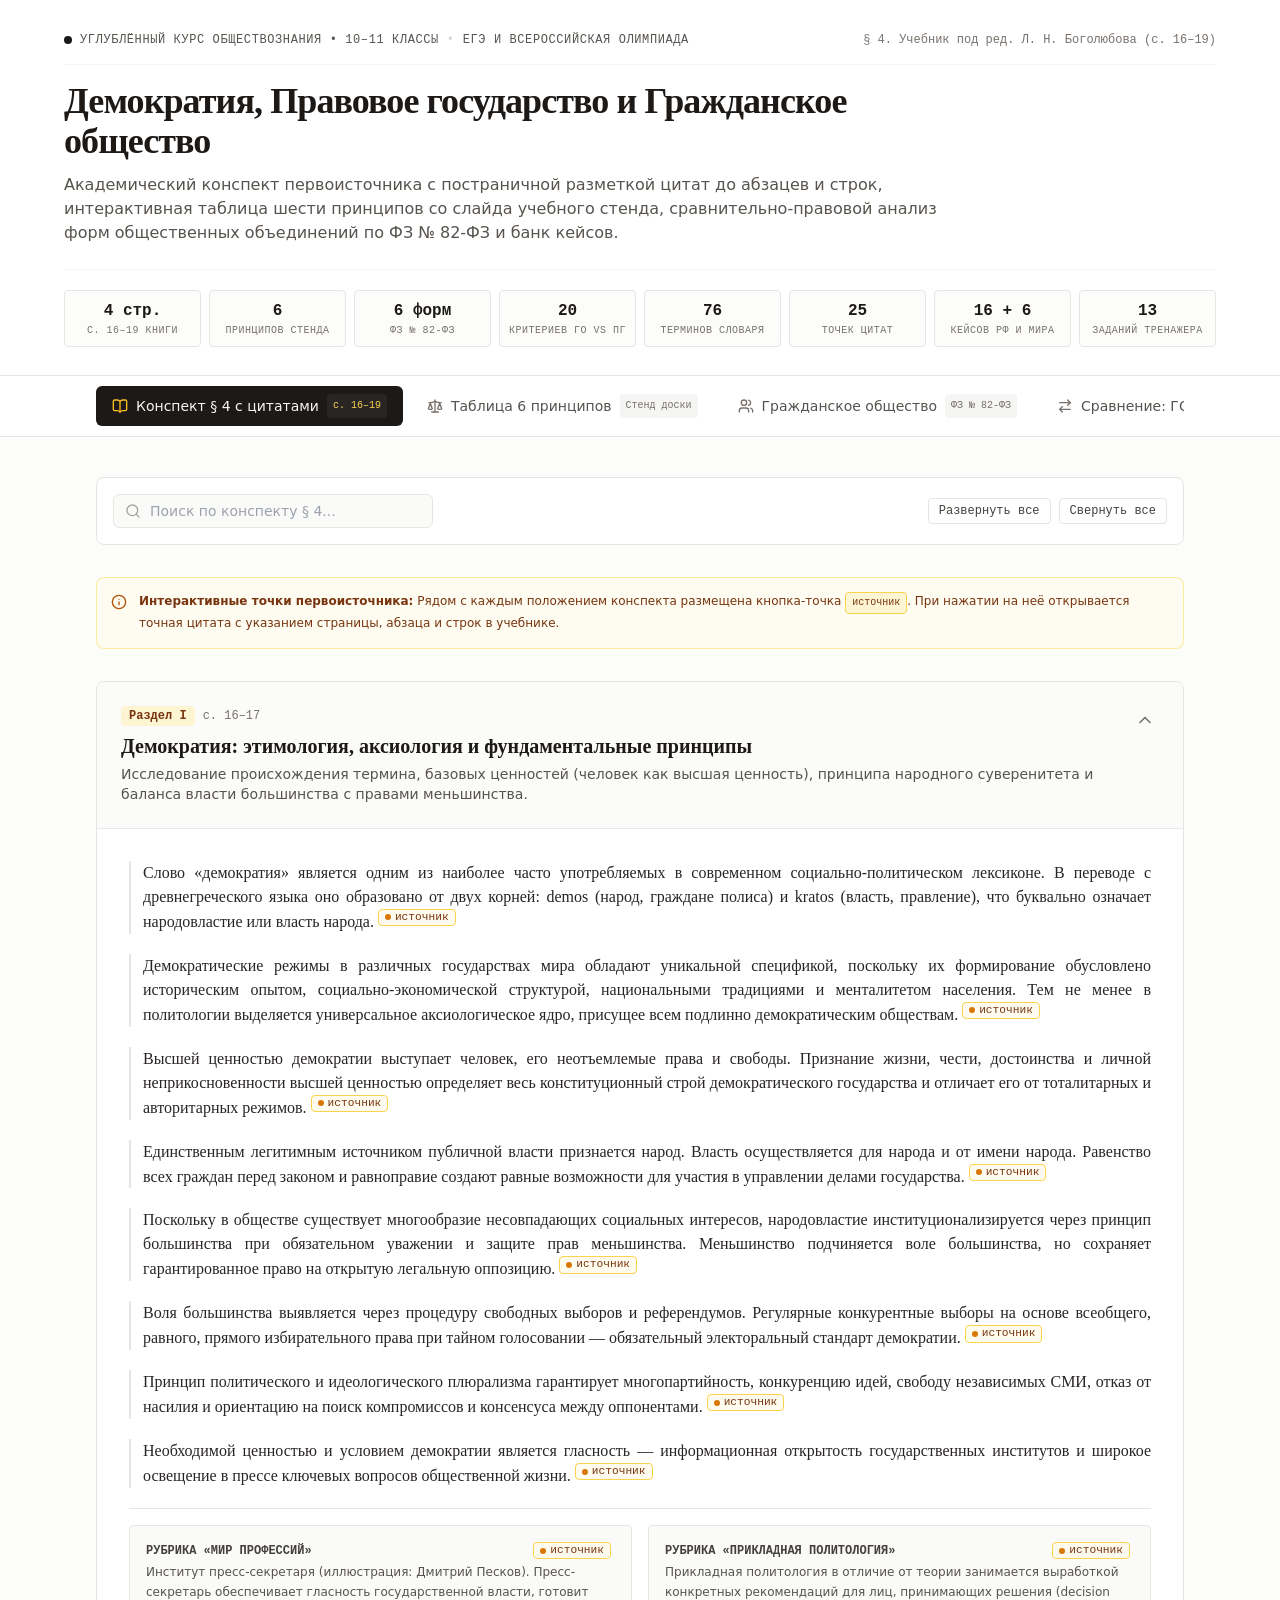
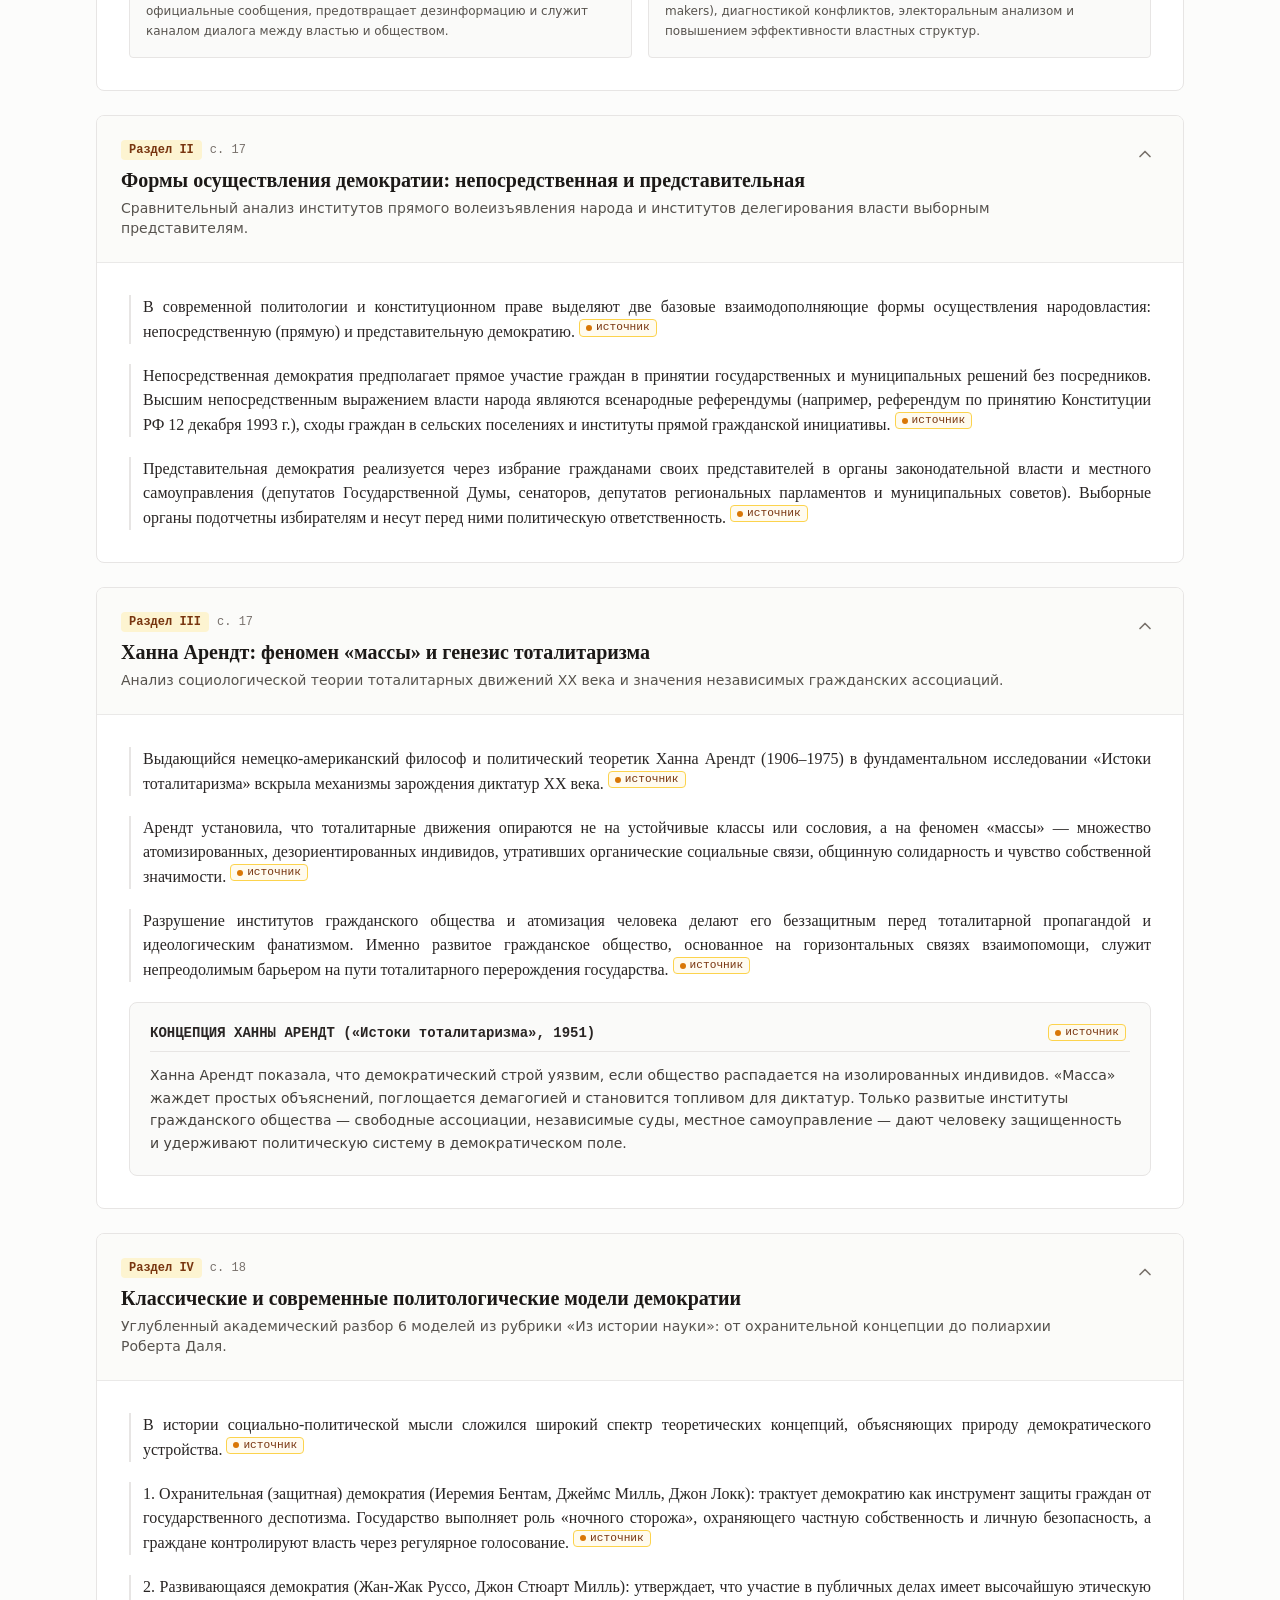
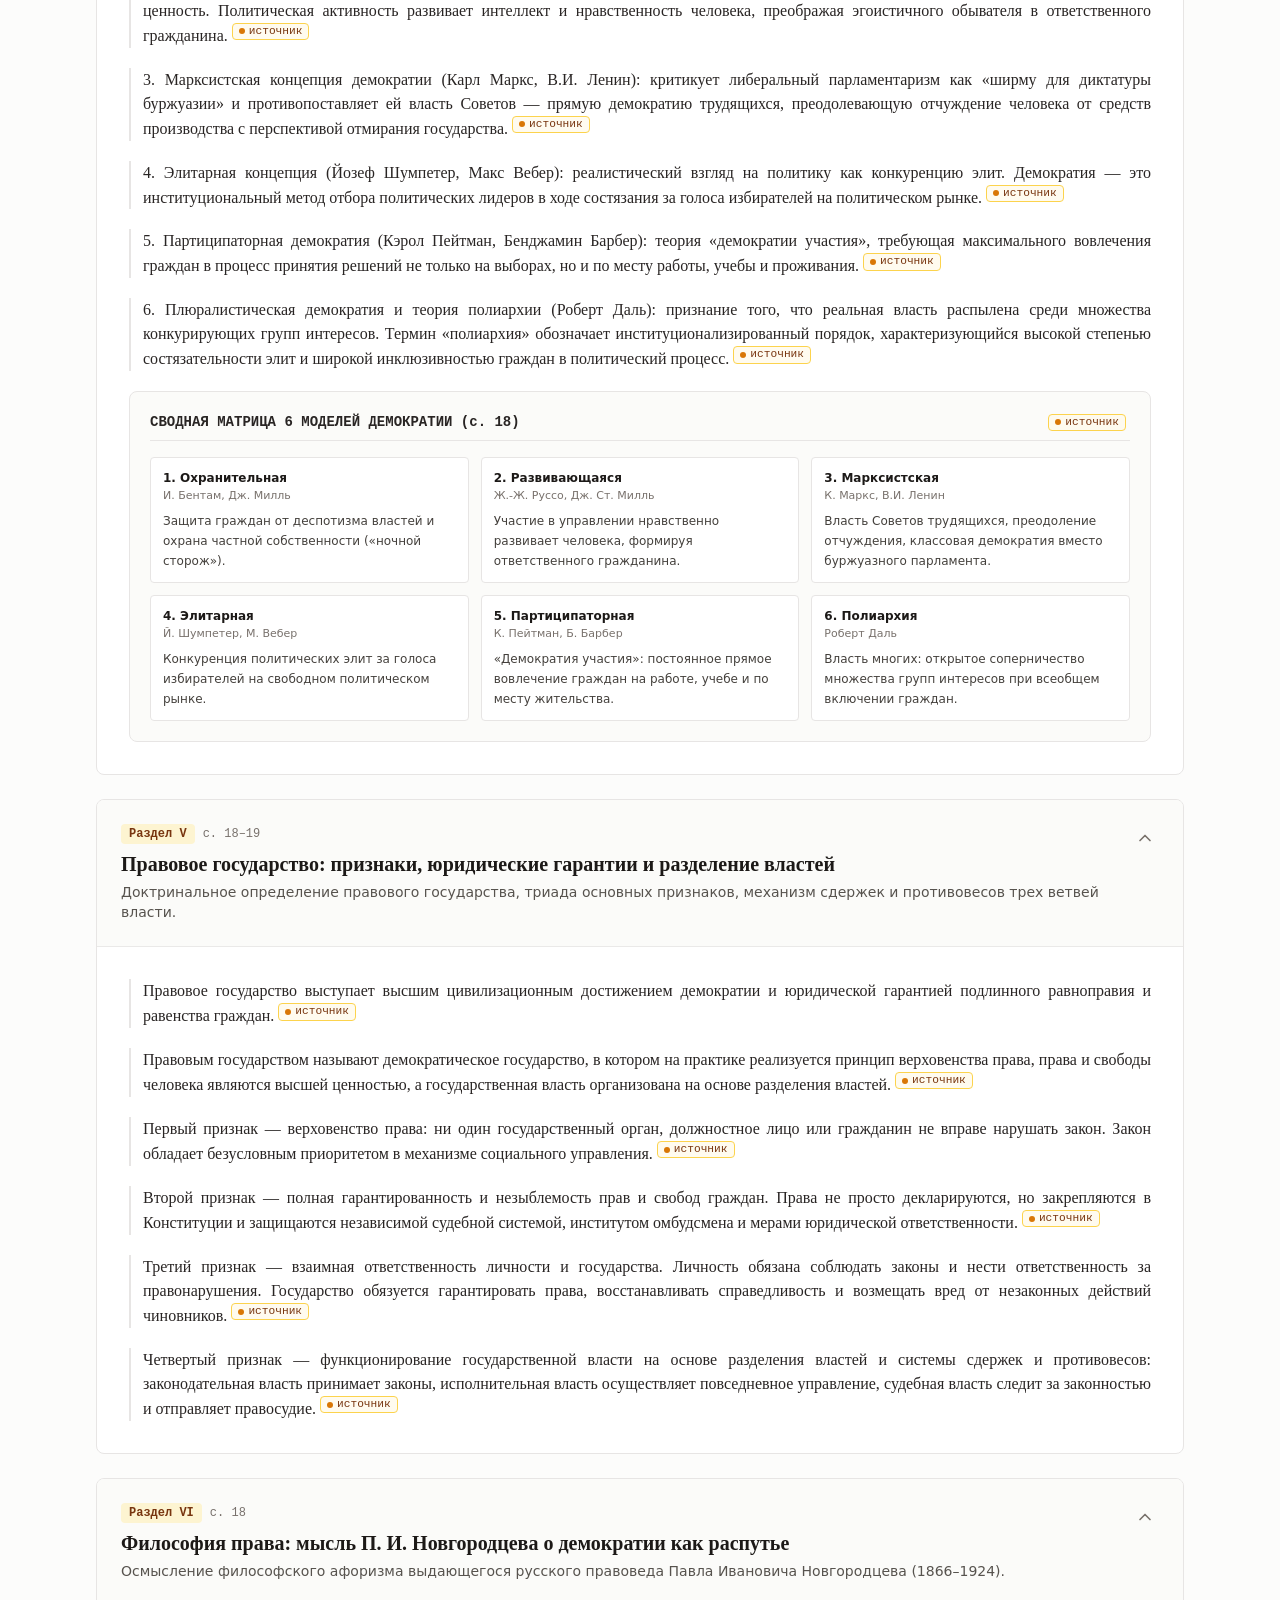
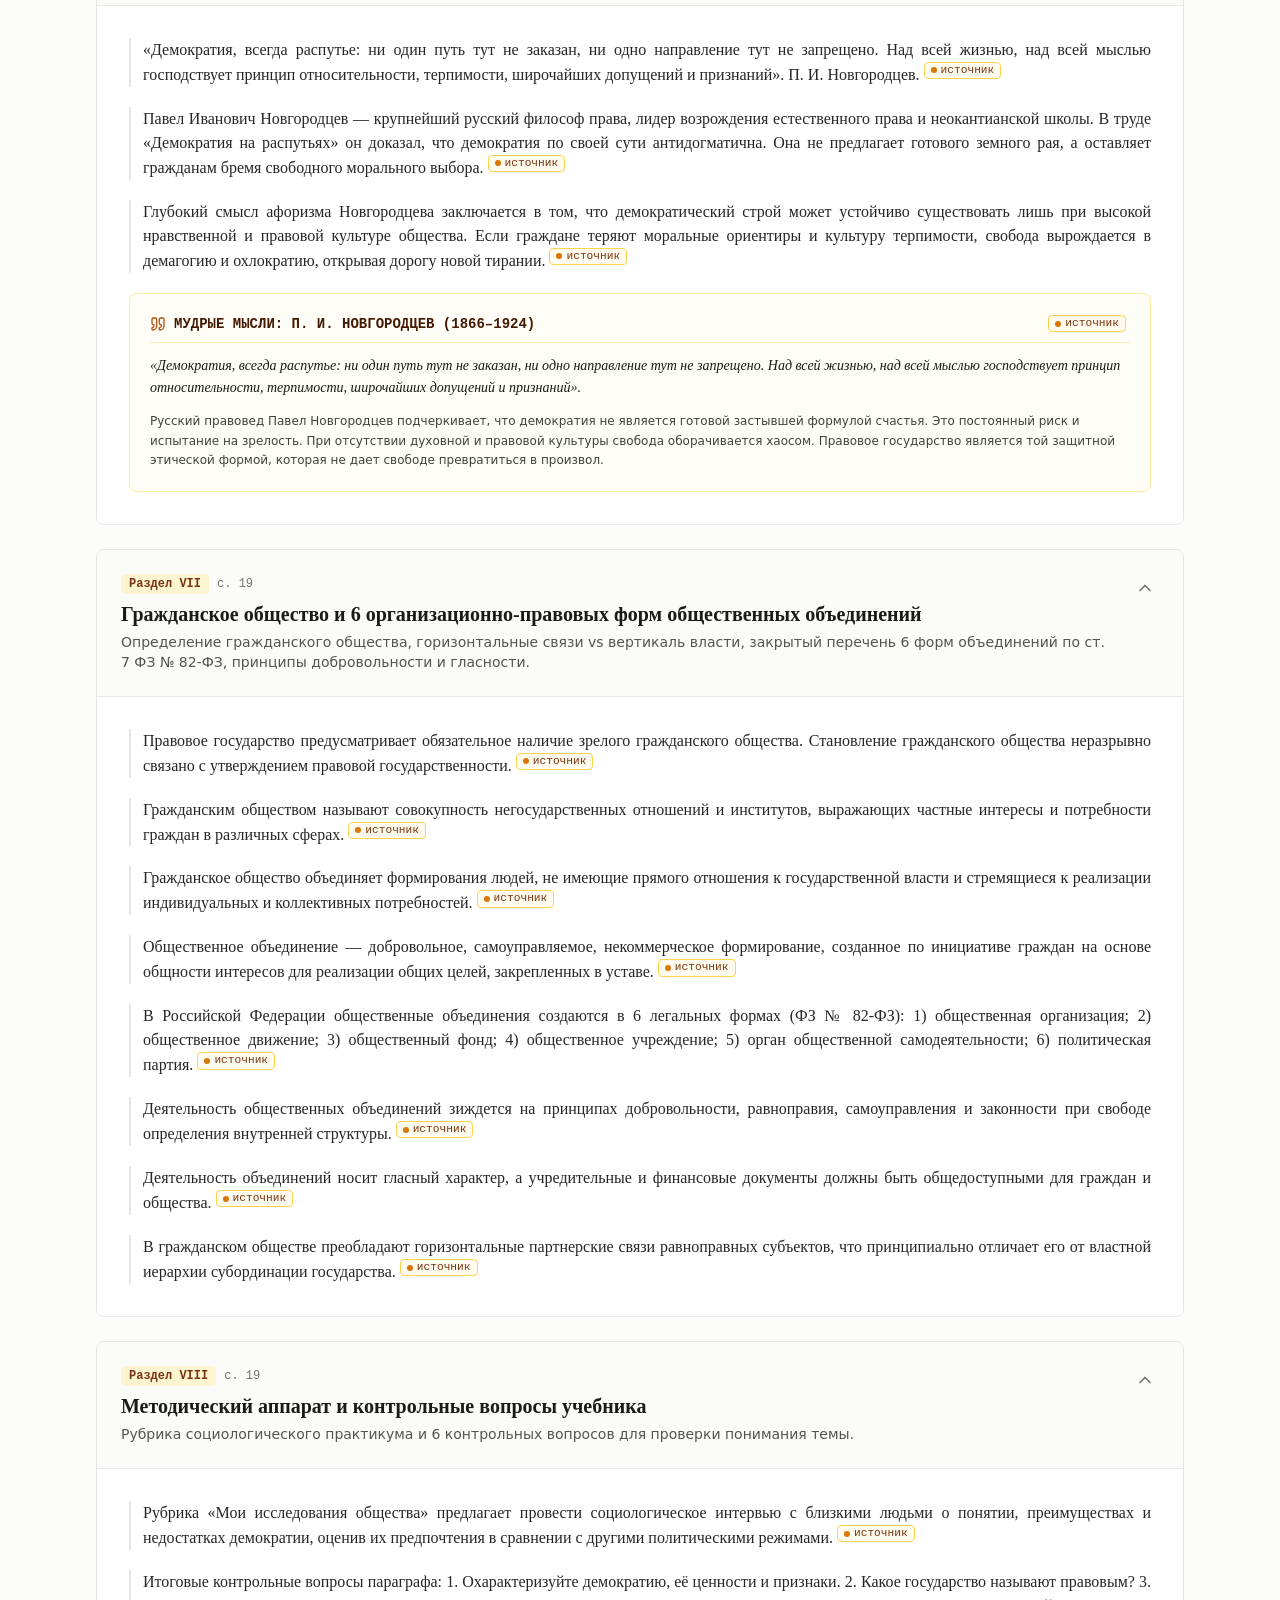
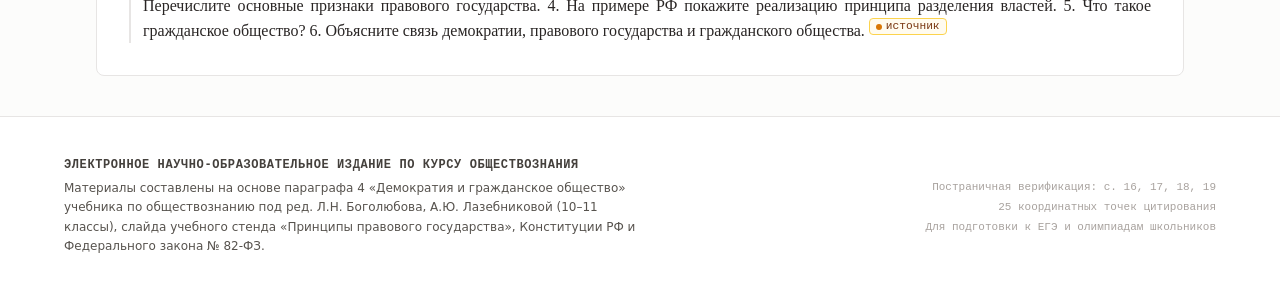
==== commit 3635dcaa: "Add files via upload" ====
--- a/index.html
+++ b/index.html
@@ -8,8 +8,8 @@
     <link rel="preconnect" href="https://fonts.googleapis.com">
     <link rel="preconnect" href="https://fonts.gstatic.com" crossorigin>
     <link href="https://fonts.googleapis.com/css2?family=Inter:wght@300;400;500;600;700&family=Merriweather:ital,wght@0,300;0,400;0,700;1,300;1,400&family=JetBrains+Mono:wght@400;500&display=swap" rel="stylesheet">
-    <script type="module" crossorigin src="./assets/index-a_ciNft8.js"></script>
-    <link rel="stylesheet" crossorigin href="./assets/index-C_54kjbm.css">
+    <script type="module" crossorigin src="./assets/index-B8n54ocy.js"></script>
+    <link rel="stylesheet" crossorigin href="./assets/index-BXDXiQHq.css">
   </head>
   <body class="bg-[#fcfcfb] text-[#191919] font-sans antialiased selection:bg-stone-200 selection:text-black">
     <div id="root"></div>
--- a/assets/index-BXDXiQHq.css
+++ b/assets/index-BXDXiQHq.css
@@ -0,0 +1 @@
+*,:before,:after{--tw-border-spacing-x: 0;--tw-border-spacing-y: 0;--tw-translate-x: 0;--tw-translate-y: 0;--tw-rotate: 0;--tw-skew-x: 0;--tw-skew-y: 0;--tw-scale-x: 1;--tw-scale-y: 1;--tw-pan-x: ;--tw-pan-y: ;--tw-pinch-zoom: ;--tw-scroll-snap-strictness: proximity;--tw-gradient-from-position: ;--tw-gradient-via-position: ;--tw-gradient-to-position: ;--tw-ordinal: ;--tw-slashed-zero: ;--tw-numeric-figure: ;--tw-numeric-spacing: ;--tw-numeric-fraction: ;--tw-ring-inset: ;--tw-ring-offset-width: 0px;--tw-ring-offset-color: #fff;--tw-ring-color: rgb(59 130 246 / .5);--tw-ring-offset-shadow: 0 0 #0000;--tw-ring-shadow: 0 0 #0000;--tw-shadow: 0 0 #0000;--tw-shadow-colored: 0 0 #0000;--tw-blur: ;--tw-brightness: ;--tw-contrast: ;--tw-grayscale: ;--tw-hue-rotate: ;--tw-invert: ;--tw-saturate: ;--tw-sepia: ;--tw-drop-shadow: ;--tw-backdrop-blur: ;--tw-backdrop-brightness: ;--tw-backdrop-contrast: ;--tw-backdrop-grayscale: ;--tw-backdrop-hue-rotate: ;--tw-backdrop-invert: ;--tw-backdrop-opacity: ;--tw-backdrop-saturate: ;--tw-backdrop-sepia: ;--tw-contain-size: ;--tw-contain-layout: ;--tw-contain-paint: ;--tw-contain-style: }::backdrop{--tw-border-spacing-x: 0;--tw-border-spacing-y: 0;--tw-translate-x: 0;--tw-translate-y: 0;--tw-rotate: 0;--tw-skew-x: 0;--tw-skew-y: 0;--tw-scale-x: 1;--tw-scale-y: 1;--tw-pan-x: ;--tw-pan-y: ;--tw-pinch-zoom: ;--tw-scroll-snap-strictness: proximity;--tw-gradient-from-position: ;--tw-gradient-via-position: ;--tw-gradient-to-position: ;--tw-ordinal: ;--tw-slashed-zero: ;--tw-numeric-figure: ;--tw-numeric-spacing: ;--tw-numeric-fraction: ;--tw-ring-inset: ;--tw-ring-offset-width: 0px;--tw-ring-offset-color: #fff;--tw-ring-color: rgb(59 130 246 / .5);--tw-ring-offset-shadow: 0 0 #0000;--tw-ring-shadow: 0 0 #0000;--tw-shadow: 0 0 #0000;--tw-shadow-colored: 0 0 #0000;--tw-blur: ;--tw-brightness: ;--tw-contrast: ;--tw-grayscale: ;--tw-hue-rotate: ;--tw-invert: ;--tw-saturate: ;--tw-sepia: ;--tw-drop-shadow: ;--tw-backdrop-blur: ;--tw-backdrop-brightness: ;--tw-backdrop-contrast: ;--tw-backdrop-grayscale: ;--tw-backdrop-hue-rotate: ;--tw-backdrop-invert: ;--tw-backdrop-opacity: ;--tw-backdrop-saturate: ;--tw-backdrop-sepia: ;--tw-contain-size: ;--tw-contain-layout: ;--tw-contain-paint: ;--tw-contain-style: }*,:before,:after{box-sizing:border-box;border-width:0;border-style:solid;border-color:#e5e7eb}:before,:after{--tw-content: ""}html,:host{line-height:1.5;-webkit-text-size-adjust:100%;-moz-tab-size:4;-o-tab-size:4;tab-size:4;font-family:Inter,system-ui,-apple-system,BlinkMacSystemFont,Segoe UI,Roboto,sans-serif;font-feature-settings:normal;font-variation-settings:normal;-webkit-tap-highlight-color:transparent}body{margin:0;line-height:inherit}hr{height:0;color:inherit;border-top-width:1px}abbr:where([title]){-webkit-text-decoration:underline dotted;text-decoration:underline dotted}h1,h2,h3,h4,h5,h6{font-size:inherit;font-weight:inherit}a{color:inherit;text-decoration:inherit}b,strong{font-weight:bolder}code,kbd,samp,pre{font-family:JetBrains Mono,Fira Code,monospace;font-feature-settings:normal;font-variation-settings:normal;font-size:1em}small{font-size:80%}sub,sup{font-size:75%;line-height:0;position:relative;vertical-align:baseline}sub{bottom:-.25em}sup{top:-.5em}table{text-indent:0;border-color:inherit;border-collapse:collapse}button,input,optgroup,select,textarea{font-family:inherit;font-feature-settings:inherit;font-variation-settings:inherit;font-size:100%;font-weight:inherit;line-height:inherit;letter-spacing:inherit;color:inherit;margin:0;padding:0}button,select{text-transform:none}button,input:where([type=button]),input:where([type=reset]),input:where([type=submit]){-webkit-appearance:button;background-color:transparent;background-image:none}:-moz-focusring{outline:auto}:-moz-ui-invalid{box-shadow:none}progress{vertical-align:baseline}::-webkit-inner-spin-button,::-webkit-outer-spin-button{height:auto}[type=search]{-webkit-appearance:textfield;outline-offset:-2px}::-webkit-search-decoration{-webkit-appearance:none}::-webkit-file-upload-button{-webkit-appearance:button;font:inherit}summary{display:list-item}blockquote,dl,dd,h1,h2,h3,h4,h5,h6,hr,figure,p,pre{margin:0}fieldset{margin:0;padding:0}legend{padding:0}ol,ul,menu{list-style:none;margin:0;padding:0}dialog{padding:0}textarea{resize:vertical}input::-moz-placeholder,textarea::-moz-placeholder{opacity:1;color:#9ca3af}input::placeholder,textarea::placeholder{opacity:1;color:#9ca3af}button,[role=button]{cursor:pointer}:disabled{cursor:default}img,svg,video,canvas,audio,iframe,embed,object{display:block;vertical-align:middle}img,video{max-width:100%;height:auto}[hidden]:where(:not([hidden=until-found])){display:none}html{scroll-behavior:smooth;font-feature-settings:"cv02","cv03","cv04","cv11"}body{--tw-bg-opacity: 1;background-color:rgb(252 252 251 / var(--tw-bg-opacity, 1));font-family:Inter,system-ui,-apple-system,BlinkMacSystemFont,Segoe UI,Roboto,sans-serif;--tw-text-opacity: 1;color:rgb(25 25 25 / var(--tw-text-opacity, 1));-webkit-font-smoothing:antialiased;-moz-osx-font-smoothing:grayscale;background-color:#fcfcfb;color:#191919}::-moz-selection{background-color:#e4e4e7;color:#09090b}::selection{background-color:#e4e4e7;color:#09090b}.fixed{position:fixed}.absolute{position:absolute}.relative{position:relative}.sticky{position:sticky}.inset-0{top:0;right:0;bottom:0;left:0}.left-3{left:.75rem}.left-3\.5{left:.875rem}.right-3{right:.75rem}.top-0{top:0}.top-1\/2{top:50%}.z-10{z-index:10}.z-30{z-index:30}.z-50{z-index:50}.col-span-3{grid-column:span 3 / span 3}.col-span-4{grid-column:span 4 / span 4}.col-span-5{grid-column:span 5 / span 5}.mx-1{margin-left:.25rem;margin-right:.25rem}.mx-auto{margin-left:auto;margin-right:auto}.mb-0\.5{margin-bottom:.125rem}.mb-1{margin-bottom:.25rem}.mb-1\.5{margin-bottom:.375rem}.mb-2{margin-bottom:.5rem}.mb-2\.5{margin-bottom:.625rem}.mb-3{margin-bottom:.75rem}.mb-4{margin-bottom:1rem}.mb-5{margin-bottom:1.25rem}.mb-6{margin-bottom:1.5rem}.mr-1{margin-right:.25rem}.mt-0\.5{margin-top:.125rem}.mt-1{margin-top:.25rem}.mt-2{margin-top:.5rem}.mt-2\.5{margin-top:.625rem}.mt-3{margin-top:.75rem}.mt-4{margin-top:1rem}.mt-6{margin-top:1.5rem}.mt-8{margin-top:2rem}.mt-auto{margin-top:auto}.block{display:block}.inline-block{display:inline-block}.inline{display:inline}.flex{display:flex}.inline-flex{display:inline-flex}.table{display:table}.grid{display:grid}.hidden{display:none}.h-1\.5{height:.375rem}.h-2{height:.5rem}.h-2\.5{height:.625rem}.h-3{height:.75rem}.h-3\.5{height:.875rem}.h-4{height:1rem}.h-5{height:1.25rem}.h-6{height:1.5rem}.h-7{height:1.75rem}.h-8{height:2rem}.h-full{height:100%}.min-h-screen{min-height:100vh}.w-1\.5{width:.375rem}.w-2{width:.5rem}.w-2\.5{width:.625rem}.w-3{width:.75rem}.w-3\.5{width:.875rem}.w-4{width:1rem}.w-5{width:1.25rem}.w-5\/12{width:41.666667%}.w-6{width:1.5rem}.w-7{width:1.75rem}.w-8{width:2rem}.w-full{width:100%}.max-w-3xl{max-width:48rem}.max-w-4xl{max-width:56rem}.max-w-6xl{max-width:72rem}.max-w-lg{max-width:32rem}.max-w-xl{max-width:36rem}.flex-1{flex:1 1 0%}.shrink-0{flex-shrink:0}.border-collapse{border-collapse:collapse}.-translate-y-1\/2{--tw-translate-y: -50%;transform:translate(var(--tw-translate-x),var(--tw-translate-y)) rotate(var(--tw-rotate)) skew(var(--tw-skew-x)) skewY(var(--tw-skew-y)) scaleX(var(--tw-scale-x)) scaleY(var(--tw-scale-y))}.cursor-pointer{cursor:pointer}.select-none{-webkit-user-select:none;-moz-user-select:none;user-select:none}.list-inside{list-style-position:inside}.list-disc{list-style-type:disc}.grid-cols-1{grid-template-columns:repeat(1,minmax(0,1fr))}.grid-cols-12{grid-template-columns:repeat(12,minmax(0,1fr))}.grid-cols-2{grid-template-columns:repeat(2,minmax(0,1fr))}.flex-col{flex-direction:column}.flex-wrap{flex-wrap:wrap}.items-start{align-items:flex-start}.items-center{align-items:center}.items-stretch{align-items:stretch}.justify-end{justify-content:flex-end}.justify-center{justify-content:center}.justify-between{justify-content:space-between}.gap-1{gap:.25rem}.gap-1\.5{gap:.375rem}.gap-2{gap:.5rem}.gap-2\.5{gap:.625rem}.gap-3{gap:.75rem}.gap-4{gap:1rem}.gap-6{gap:1.5rem}.space-x-1>:not([hidden])~:not([hidden]){--tw-space-x-reverse: 0;margin-right:calc(.25rem * var(--tw-space-x-reverse));margin-left:calc(.25rem * calc(1 - var(--tw-space-x-reverse)))}.space-y-1>:not([hidden])~:not([hidden]){--tw-space-y-reverse: 0;margin-top:calc(.25rem * calc(1 - var(--tw-space-y-reverse)));margin-bottom:calc(.25rem * var(--tw-space-y-reverse))}.space-y-1\.5>:not([hidden])~:not([hidden]){--tw-space-y-reverse: 0;margin-top:calc(.375rem * calc(1 - var(--tw-space-y-reverse)));margin-bottom:calc(.375rem * var(--tw-space-y-reverse))}.space-y-2>:not([hidden])~:not([hidden]){--tw-space-y-reverse: 0;margin-top:calc(.5rem * calc(1 - var(--tw-space-y-reverse)));margin-bottom:calc(.5rem * var(--tw-space-y-reverse))}.space-y-2\.5>:not([hidden])~:not([hidden]){--tw-space-y-reverse: 0;margin-top:calc(.625rem * calc(1 - var(--tw-space-y-reverse)));margin-bottom:calc(.625rem * var(--tw-space-y-reverse))}.space-y-3>:not([hidden])~:not([hidden]){--tw-space-y-reverse: 0;margin-top:calc(.75rem * calc(1 - var(--tw-space-y-reverse)));margin-bottom:calc(.75rem * var(--tw-space-y-reverse))}.space-y-3\.5>:not([hidden])~:not([hidden]){--tw-space-y-reverse: 0;margin-top:calc(.875rem * calc(1 - var(--tw-space-y-reverse)));margin-bottom:calc(.875rem * var(--tw-space-y-reverse))}.space-y-4>:not([hidden])~:not([hidden]){--tw-space-y-reverse: 0;margin-top:calc(1rem * calc(1 - var(--tw-space-y-reverse)));margin-bottom:calc(1rem * var(--tw-space-y-reverse))}.space-y-5>:not([hidden])~:not([hidden]){--tw-space-y-reverse: 0;margin-top:calc(1.25rem * calc(1 - var(--tw-space-y-reverse)));margin-bottom:calc(1.25rem * var(--tw-space-y-reverse))}.space-y-6>:not([hidden])~:not([hidden]){--tw-space-y-reverse: 0;margin-top:calc(1.5rem * calc(1 - var(--tw-space-y-reverse)));margin-bottom:calc(1.5rem * var(--tw-space-y-reverse))}.space-y-8>:not([hidden])~:not([hidden]){--tw-space-y-reverse: 0;margin-top:calc(2rem * calc(1 - var(--tw-space-y-reverse)));margin-bottom:calc(2rem * var(--tw-space-y-reverse))}.divide-y>:not([hidden])~:not([hidden]){--tw-divide-y-reverse: 0;border-top-width:calc(1px * calc(1 - var(--tw-divide-y-reverse)));border-bottom-width:calc(1px * var(--tw-divide-y-reverse))}.divide-stone-200>:not([hidden])~:not([hidden]){--tw-divide-opacity: 1;border-color:rgb(231 229 228 / var(--tw-divide-opacity, 1))}.self-start{align-self:flex-start}.self-end{align-self:flex-end}.overflow-hidden{overflow:hidden}.overflow-x-auto{overflow-x:auto}.overflow-y-auto{overflow-y:auto}.whitespace-nowrap{white-space:nowrap}.rounded{border-radius:.25rem}.rounded-full{border-radius:9999px}.rounded-lg{border-radius:.5rem}.rounded-md{border-radius:.375rem}.rounded-r{border-top-right-radius:.25rem;border-bottom-right-radius:.25rem}.rounded-r-lg{border-top-right-radius:.5rem;border-bottom-right-radius:.5rem}.rounded-r-md{border-top-right-radius:.375rem;border-bottom-right-radius:.375rem}.border{border-width:1px}.border-b{border-bottom-width:1px}.border-l{border-left-width:1px}.border-l-2{border-left-width:2px}.border-r{border-right-width:1px}.border-t{border-top-width:1px}.border-amber-200{--tw-border-opacity: 1;border-color:rgb(253 230 138 / var(--tw-border-opacity, 1))}.border-amber-200\/60{border-color:#fde68a99}.border-amber-200\/80{border-color:#fde68acc}.border-amber-300{--tw-border-opacity: 1;border-color:rgb(252 211 77 / var(--tw-border-opacity, 1))}.border-amber-500{--tw-border-opacity: 1;border-color:rgb(245 158 11 / var(--tw-border-opacity, 1))}.border-amber-600{--tw-border-opacity: 1;border-color:rgb(217 119 6 / var(--tw-border-opacity, 1))}.border-emerald-100{--tw-border-opacity: 1;border-color:rgb(209 250 229 / var(--tw-border-opacity, 1))}.border-emerald-200{--tw-border-opacity: 1;border-color:rgb(167 243 208 / var(--tw-border-opacity, 1))}.border-emerald-200\/60{border-color:#a7f3d099}.border-emerald-600{--tw-border-opacity: 1;border-color:rgb(5 150 105 / var(--tw-border-opacity, 1))}.border-rose-200{--tw-border-opacity: 1;border-color:rgb(254 205 211 / var(--tw-border-opacity, 1))}.border-rose-300{--tw-border-opacity: 1;border-color:rgb(253 164 175 / var(--tw-border-opacity, 1))}.border-rose-400{--tw-border-opacity: 1;border-color:rgb(251 113 133 / var(--tw-border-opacity, 1))}.border-sky-100{--tw-border-opacity: 1;border-color:rgb(224 242 254 / var(--tw-border-opacity, 1))}.border-sky-200{--tw-border-opacity: 1;border-color:rgb(186 230 253 / var(--tw-border-opacity, 1))}.border-sky-200\/60{border-color:#bae6fd99}.border-stone-100{--tw-border-opacity: 1;border-color:rgb(245 245 244 / var(--tw-border-opacity, 1))}.border-stone-200{--tw-border-opacity: 1;border-color:rgb(231 229 228 / var(--tw-border-opacity, 1))}.border-stone-200\/50{border-color:#e7e5e480}.border-stone-200\/60{border-color:#e7e5e499}.border-stone-200\/80{border-color:#e7e5e4cc}.border-stone-300{--tw-border-opacity: 1;border-color:rgb(214 211 209 / var(--tw-border-opacity, 1))}.border-stone-400{--tw-border-opacity: 1;border-color:rgb(168 162 158 / var(--tw-border-opacity, 1))}.border-stone-800{--tw-border-opacity: 1;border-color:rgb(41 37 36 / var(--tw-border-opacity, 1))}.border-stone-900{--tw-border-opacity: 1;border-color:rgb(28 25 23 / var(--tw-border-opacity, 1))}.bg-\[\#fbfbf9\]{--tw-bg-opacity: 1;background-color:rgb(251 251 249 / var(--tw-bg-opacity, 1))}.bg-\[\#fcfcfb\]{--tw-bg-opacity: 1;background-color:rgb(252 252 251 / var(--tw-bg-opacity, 1))}.bg-\[\#ffffff\]{--tw-bg-opacity: 1;background-color:rgb(255 255 255 / var(--tw-bg-opacity, 1))}.bg-\[\#ffffff\]\/95{background-color:#fffffff2}.bg-amber-100\/70{background-color:#fef3c7b3}.bg-amber-100\/80{background-color:#fef3c7cc}.bg-amber-50{--tw-bg-opacity: 1;background-color:rgb(255 251 235 / var(--tw-bg-opacity, 1))}.bg-amber-50\/20{background-color:#fffbeb33}.bg-amber-50\/40{background-color:#fffbeb66}.bg-amber-50\/50{background-color:#fffbeb80}.bg-amber-50\/60{background-color:#fffbeb99}.bg-amber-50\/70{background-color:#fffbebb3}.bg-amber-50\/80{background-color:#fffbebcc}.bg-amber-50\/90{background-color:#fffbebe6}.bg-amber-600{--tw-bg-opacity: 1;background-color:rgb(217 119 6 / var(--tw-bg-opacity, 1))}.bg-amber-900{--tw-bg-opacity: 1;background-color:rgb(120 53 15 / var(--tw-bg-opacity, 1))}.bg-black\/40{background-color:#0006}.bg-emerald-100{--tw-bg-opacity: 1;background-color:rgb(209 250 229 / var(--tw-bg-opacity, 1))}.bg-emerald-100\/80{background-color:#d1fae5cc}.bg-emerald-50{--tw-bg-opacity: 1;background-color:rgb(236 253 245 / var(--tw-bg-opacity, 1))}.bg-emerald-50\/30{background-color:#ecfdf54d}.bg-emerald-50\/40{background-color:#ecfdf566}.bg-emerald-50\/50{background-color:#ecfdf580}.bg-emerald-50\/60{background-color:#ecfdf599}.bg-emerald-50\/70{background-color:#ecfdf5b3}.bg-emerald-50\/80{background-color:#ecfdf5cc}.bg-rose-50\/40{background-color:#fff1f266}.bg-rose-50\/50{background-color:#fff1f280}.bg-rose-50\/60{background-color:#fff1f299}.bg-rose-50\/70{background-color:#fff1f2b3}.bg-rose-600{--tw-bg-opacity: 1;background-color:rgb(225 29 72 / var(--tw-bg-opacity, 1))}.bg-sky-100{--tw-bg-opacity: 1;background-color:rgb(224 242 254 / var(--tw-bg-opacity, 1))}.bg-sky-100\/80{background-color:#e0f2fecc}.bg-sky-50\/30{background-color:#f0f9ff4d}.bg-sky-50\/40{background-color:#f0f9ff66}.bg-sky-50\/60{background-color:#f0f9ff99}.bg-sky-50\/80{background-color:#f0f9ffcc}.bg-stone-100{--tw-bg-opacity: 1;background-color:rgb(245 245 244 / var(--tw-bg-opacity, 1))}.bg-stone-100\/70{background-color:#f5f5f4b3}.bg-stone-100\/80{background-color:#f5f5f4cc}.bg-stone-200{--tw-bg-opacity: 1;background-color:rgb(231 229 228 / var(--tw-bg-opacity, 1))}.bg-stone-200\/60{background-color:#e7e5e499}.bg-stone-200\/70{background-color:#e7e5e4b3}.bg-stone-200\/80{background-color:#e7e5e4cc}.bg-stone-50{--tw-bg-opacity: 1;background-color:rgb(250 250 249 / var(--tw-bg-opacity, 1))}.bg-stone-50\/30{background-color:#fafaf94d}.bg-stone-50\/40{background-color:#fafaf966}.bg-stone-50\/50{background-color:#fafaf980}.bg-stone-50\/80{background-color:#fafaf9cc}.bg-stone-800{--tw-bg-opacity: 1;background-color:rgb(41 37 36 / var(--tw-bg-opacity, 1))}.bg-stone-900{--tw-bg-opacity: 1;background-color:rgb(28 25 23 / var(--tw-bg-opacity, 1))}.bg-white{--tw-bg-opacity: 1;background-color:rgb(255 255 255 / var(--tw-bg-opacity, 1))}.bg-white\/80{background-color:#fffc}.p-0\.5{padding:.125rem}.p-1{padding:.25rem}.p-1\.5{padding:.375rem}.p-10{padding:2.5rem}.p-12{padding:3rem}.p-2{padding:.5rem}.p-2\.5{padding:.625rem}.p-3{padding:.75rem}.p-3\.5{padding:.875rem}.p-4{padding:1rem}.p-5{padding:1.25rem}.p-6{padding:1.5rem}.p-8{padding:2rem}.px-1{padding-left:.25rem;padding-right:.25rem}.px-1\.5{padding-left:.375rem;padding-right:.375rem}.px-2{padding-left:.5rem;padding-right:.5rem}.px-2\.5{padding-left:.625rem;padding-right:.625rem}.px-3{padding-left:.75rem;padding-right:.75rem}.px-4{padding-left:1rem;padding-right:1rem}.py-0\.5{padding-top:.125rem;padding-bottom:.125rem}.py-1{padding-top:.25rem;padding-bottom:.25rem}.py-1\.5{padding-top:.375rem;padding-bottom:.375rem}.py-10{padding-top:2.5rem;padding-bottom:2.5rem}.py-2{padding-top:.5rem;padding-bottom:.5rem}.py-2\.5{padding-top:.625rem;padding-bottom:.625rem}.py-8{padding-top:2rem;padding-bottom:2rem}.pb-1{padding-bottom:.25rem}.pb-1\.5{padding-bottom:.375rem}.pb-2{padding-bottom:.5rem}.pb-3{padding-bottom:.75rem}.pb-4{padding-bottom:1rem}.pb-7{padding-bottom:1.75rem}.pl-3{padding-left:.75rem}.pl-3\.5{padding-left:.875rem}.pl-4{padding-left:1rem}.pl-6{padding-left:1.5rem}.pl-9{padding-left:2.25rem}.pr-3{padding-right:.75rem}.pr-4{padding-right:1rem}.pt-1{padding-top:.25rem}.pt-2{padding-top:.5rem}.pt-3{padding-top:.75rem}.pt-4{padding-top:1rem}.pt-5{padding-top:1.25rem}.pt-6{padding-top:1.5rem}.pt-8{padding-top:2rem}.text-left{text-align:left}.text-center{text-align:center}.text-justify{text-align:justify}.font-mono{font-family:JetBrains Mono,Fira Code,monospace}.font-sans{font-family:Inter,system-ui,-apple-system,BlinkMacSystemFont,Segoe UI,Roboto,sans-serif}.font-serif{font-family:Merriweather,Georgia,Cambria,Times New Roman,serif}.text-2xl{font-size:1.5rem;line-height:2rem}.text-\[10px\]{font-size:10px}.text-\[11px\]{font-size:11px}.text-base{font-size:1rem;line-height:1.5rem}.text-lg{font-size:1.125rem;line-height:1.75rem}.text-sm{font-size:.875rem;line-height:1.25rem}.text-xl{font-size:1.25rem;line-height:1.75rem}.text-xs{font-size:.75rem;line-height:1rem}.font-bold{font-weight:700}.font-medium{font-weight:500}.font-normal{font-weight:400}.font-semibold{font-weight:600}.uppercase{text-transform:uppercase}.italic{font-style:italic}.not-italic{font-style:normal}.leading-relaxed{line-height:1.625}.leading-snug{line-height:1.375}.leading-tight{line-height:1.25}.tracking-tight{letter-spacing:-.025em}.tracking-wider{letter-spacing:.05em}.text-\[\#191919\]{--tw-text-opacity: 1;color:rgb(25 25 25 / var(--tw-text-opacity, 1))}.text-amber-300{--tw-text-opacity: 1;color:rgb(252 211 77 / var(--tw-text-opacity, 1))}.text-amber-400{--tw-text-opacity: 1;color:rgb(251 191 36 / var(--tw-text-opacity, 1))}.text-amber-600{--tw-text-opacity: 1;color:rgb(217 119 6 / var(--tw-text-opacity, 1))}.text-amber-700{--tw-text-opacity: 1;color:rgb(180 83 9 / var(--tw-text-opacity, 1))}.text-amber-800{--tw-text-opacity: 1;color:rgb(146 64 14 / var(--tw-text-opacity, 1))}.text-amber-900{--tw-text-opacity: 1;color:rgb(120 53 15 / var(--tw-text-opacity, 1))}.text-amber-950{--tw-text-opacity: 1;color:rgb(69 26 3 / var(--tw-text-opacity, 1))}.text-emerald-400{--tw-text-opacity: 1;color:rgb(52 211 153 / var(--tw-text-opacity, 1))}.text-emerald-600{--tw-text-opacity: 1;color:rgb(5 150 105 / var(--tw-text-opacity, 1))}.text-emerald-700{--tw-text-opacity: 1;color:rgb(4 120 87 / var(--tw-text-opacity, 1))}.text-emerald-800{--tw-text-opacity: 1;color:rgb(6 95 70 / var(--tw-text-opacity, 1))}.text-emerald-900{--tw-text-opacity: 1;color:rgb(6 78 59 / var(--tw-text-opacity, 1))}.text-emerald-950{--tw-text-opacity: 1;color:rgb(2 44 34 / var(--tw-text-opacity, 1))}.text-rose-600{--tw-text-opacity: 1;color:rgb(225 29 72 / var(--tw-text-opacity, 1))}.text-rose-900{--tw-text-opacity: 1;color:rgb(136 19 55 / var(--tw-text-opacity, 1))}.text-rose-950{--tw-text-opacity: 1;color:rgb(76 5 25 / var(--tw-text-opacity, 1))}.text-sky-700{--tw-text-opacity: 1;color:rgb(3 105 161 / var(--tw-text-opacity, 1))}.text-sky-800{--tw-text-opacity: 1;color:rgb(7 89 133 / var(--tw-text-opacity, 1))}.text-sky-900{--tw-text-opacity: 1;color:rgb(12 74 110 / var(--tw-text-opacity, 1))}.text-sky-950{--tw-text-opacity: 1;color:rgb(8 47 73 / var(--tw-text-opacity, 1))}.text-stone-100{--tw-text-opacity: 1;color:rgb(245 245 244 / var(--tw-text-opacity, 1))}.text-stone-300{--tw-text-opacity: 1;color:rgb(214 211 209 / var(--tw-text-opacity, 1))}.text-stone-400{--tw-text-opacity: 1;color:rgb(168 162 158 / var(--tw-text-opacity, 1))}.text-stone-500{--tw-text-opacity: 1;color:rgb(120 113 108 / var(--tw-text-opacity, 1))}.text-stone-600{--tw-text-opacity: 1;color:rgb(87 83 78 / var(--tw-text-opacity, 1))}.text-stone-700{--tw-text-opacity: 1;color:rgb(68 64 60 / var(--tw-text-opacity, 1))}.text-stone-800{--tw-text-opacity: 1;color:rgb(41 37 36 / var(--tw-text-opacity, 1))}.text-stone-900{--tw-text-opacity: 1;color:rgb(28 25 23 / var(--tw-text-opacity, 1))}.text-white{--tw-text-opacity: 1;color:rgb(255 255 255 / var(--tw-text-opacity, 1))}.antialiased{-webkit-font-smoothing:antialiased;-moz-osx-font-smoothing:grayscale}.opacity-75{opacity:.75}.shadow-2xl{--tw-shadow: 0 25px 50px -12px rgb(0 0 0 / .25);--tw-shadow-colored: 0 25px 50px -12px var(--tw-shadow-color);box-shadow:var(--tw-ring-offset-shadow, 0 0 #0000),var(--tw-ring-shadow, 0 0 #0000),var(--tw-shadow)}.ring-2{--tw-ring-offset-shadow: var(--tw-ring-inset) 0 0 0 var(--tw-ring-offset-width) var(--tw-ring-offset-color);--tw-ring-shadow: var(--tw-ring-inset) 0 0 0 calc(2px + var(--tw-ring-offset-width)) var(--tw-ring-color);box-shadow:var(--tw-ring-offset-shadow),var(--tw-ring-shadow),var(--tw-shadow, 0 0 #0000)}.ring-stone-900{--tw-ring-opacity: 1;--tw-ring-color: rgb(28 25 23 / var(--tw-ring-opacity, 1))}.filter{filter:var(--tw-blur) var(--tw-brightness) var(--tw-contrast) var(--tw-grayscale) var(--tw-hue-rotate) var(--tw-invert) var(--tw-saturate) var(--tw-sepia) var(--tw-drop-shadow)}.transition-all{transition-property:all;transition-timing-function:cubic-bezier(.4,0,.2,1);transition-duration:.15s}.transition-colors{transition-property:color,background-color,border-color,text-decoration-color,fill,stroke;transition-timing-function:cubic-bezier(.4,0,.2,1);transition-duration:.15s}.transition-transform{transition-property:transform;transition-timing-function:cubic-bezier(.4,0,.2,1);transition-duration:.15s}.duration-200{transition-duration:.2s}.duration-300{transition-duration:.3s}.academic-prose{font-family:Merriweather,Georgia,Cambria,Times New Roman,serif;line-height:1.8;color:#27272a}.academic-prose p{margin-bottom:1.25rem;text-align:justify;text-justify:inter-word}.academic-badge{font-family:JetBrains Mono,monospace;font-size:.75rem;letter-spacing:.05em}.citation-dot{display:inline-flex;align-items:center;justify-content:center;vertical-align:super;font-size:.7rem;line-height:1;cursor:pointer;transition:all .2s cubic-bezier(.4,0,.2,1)}.citation-dot:hover{transform:translateY(-1px) scale(1.08)}::-webkit-scrollbar{width:6px;height:6px}::-webkit-scrollbar-track{background:#f4f4f5}::-webkit-scrollbar-thumb{background:#d4d4d8;border-radius:3px}::-webkit-scrollbar-thumb:hover{background:#a1a1aa}@media print{header,nav,.interactive-controls,button{display:none!important}body{background:#fff!important;color:#000!important}.academic-prose{font-size:11pt!important;line-height:1.5!important}}.selection\:bg-stone-200 *::-moz-selection{--tw-bg-opacity: 1;background-color:rgb(231 229 228 / var(--tw-bg-opacity, 1))}.selection\:bg-stone-200 *::selection{--tw-bg-opacity: 1;background-color:rgb(231 229 228 / var(--tw-bg-opacity, 1))}.selection\:text-black *::-moz-selection{--tw-text-opacity: 1;color:rgb(0 0 0 / var(--tw-text-opacity, 1))}.selection\:text-black *::selection{--tw-text-opacity: 1;color:rgb(0 0 0 / var(--tw-text-opacity, 1))}.selection\:text-stone-900 *::-moz-selection{--tw-text-opacity: 1;color:rgb(28 25 23 / var(--tw-text-opacity, 1))}.selection\:text-stone-900 *::selection{--tw-text-opacity: 1;color:rgb(28 25 23 / var(--tw-text-opacity, 1))}.selection\:bg-stone-200::-moz-selection{--tw-bg-opacity: 1;background-color:rgb(231 229 228 / var(--tw-bg-opacity, 1))}.selection\:bg-stone-200::selection{--tw-bg-opacity: 1;background-color:rgb(231 229 228 / var(--tw-bg-opacity, 1))}.selection\:text-black::-moz-selection{--tw-text-opacity: 1;color:rgb(0 0 0 / var(--tw-text-opacity, 1))}.selection\:text-black::selection{--tw-text-opacity: 1;color:rgb(0 0 0 / var(--tw-text-opacity, 1))}.selection\:text-stone-900::-moz-selection{--tw-text-opacity: 1;color:rgb(28 25 23 / var(--tw-text-opacity, 1))}.selection\:text-stone-900::selection{--tw-text-opacity: 1;color:rgb(28 25 23 / var(--tw-text-opacity, 1))}.placeholder\:text-stone-400::-moz-placeholder{--tw-text-opacity: 1;color:rgb(168 162 158 / var(--tw-text-opacity, 1))}.placeholder\:text-stone-400::placeholder{--tw-text-opacity: 1;color:rgb(168 162 158 / var(--tw-text-opacity, 1))}.hover\:border-amber-400:hover{--tw-border-opacity: 1;border-color:rgb(251 191 36 / var(--tw-border-opacity, 1))}.hover\:border-amber-500:hover{--tw-border-opacity: 1;border-color:rgb(245 158 11 / var(--tw-border-opacity, 1))}.hover\:border-stone-300:hover{--tw-border-opacity: 1;border-color:rgb(214 211 209 / var(--tw-border-opacity, 1))}.hover\:border-stone-400:hover{--tw-border-opacity: 1;border-color:rgb(168 162 158 / var(--tw-border-opacity, 1))}.hover\:bg-amber-100:hover{--tw-bg-opacity: 1;background-color:rgb(254 243 199 / var(--tw-bg-opacity, 1))}.hover\:bg-stone-100:hover{--tw-bg-opacity: 1;background-color:rgb(245 245 244 / var(--tw-bg-opacity, 1))}.hover\:bg-stone-100\/60:hover{background-color:#f5f5f499}.hover\:bg-stone-100\/70:hover{background-color:#f5f5f4b3}.hover\:bg-stone-200:hover{--tw-bg-opacity: 1;background-color:rgb(231 229 228 / var(--tw-bg-opacity, 1))}.hover\:bg-stone-50\/50:hover{background-color:#fafaf980}.hover\:bg-stone-50\/70:hover{background-color:#fafaf9b3}.hover\:bg-stone-800:hover{--tw-bg-opacity: 1;background-color:rgb(41 37 36 / var(--tw-bg-opacity, 1))}.hover\:bg-white:hover{--tw-bg-opacity: 1;background-color:rgb(255 255 255 / var(--tw-bg-opacity, 1))}.hover\:text-stone-700:hover{--tw-text-opacity: 1;color:rgb(68 64 60 / var(--tw-text-opacity, 1))}.hover\:text-stone-800:hover{--tw-text-opacity: 1;color:rgb(41 37 36 / var(--tw-text-opacity, 1))}.hover\:text-stone-900:hover{--tw-text-opacity: 1;color:rgb(28 25 23 / var(--tw-text-opacity, 1))}.focus\:border-stone-500:focus{--tw-border-opacity: 1;border-color:rgb(120 113 108 / var(--tw-border-opacity, 1))}.focus\:bg-white:focus{--tw-bg-opacity: 1;background-color:rgb(255 255 255 / var(--tw-bg-opacity, 1))}.focus\:ring-1:focus{--tw-ring-offset-shadow: var(--tw-ring-inset) 0 0 0 var(--tw-ring-offset-width) var(--tw-ring-offset-color);--tw-ring-shadow: var(--tw-ring-inset) 0 0 0 calc(1px + var(--tw-ring-offset-width)) var(--tw-ring-color);box-shadow:var(--tw-ring-offset-shadow),var(--tw-ring-shadow),var(--tw-shadow, 0 0 #0000)}.focus\:ring-stone-500:focus{--tw-ring-opacity: 1;--tw-ring-color: rgb(120 113 108 / var(--tw-ring-opacity, 1))}.active\:scale-95:active{--tw-scale-x: .95;--tw-scale-y: .95;transform:translate(var(--tw-translate-x),var(--tw-translate-y)) rotate(var(--tw-rotate)) skew(var(--tw-skew-x)) skewY(var(--tw-skew-y)) scaleX(var(--tw-scale-x)) scaleY(var(--tw-scale-y))}.disabled\:opacity-30:disabled{opacity:.3}.disabled\:opacity-40:disabled{opacity:.4}.disabled\:hover\:bg-transparent:hover:disabled{background-color:transparent}.group:hover .group-hover\:scale-125{--tw-scale-x: 1.25;--tw-scale-y: 1.25;transform:translate(var(--tw-translate-x),var(--tw-translate-y)) rotate(var(--tw-rotate)) skew(var(--tw-skew-x)) skewY(var(--tw-skew-y)) scaleX(var(--tw-scale-x)) scaleY(var(--tw-scale-y))}.group:hover .group-hover\:text-stone-950{--tw-text-opacity: 1;color:rgb(12 10 9 / var(--tw-text-opacity, 1))}@media (min-width: 640px){.sm\:inline-block{display:inline-block}.sm\:inline{display:inline}.sm\:hidden{display:none}.sm\:w-80{width:20rem}.sm\:w-96{width:24rem}.sm\:w-auto{width:auto}.sm\:grid-cols-2{grid-template-columns:repeat(2,minmax(0,1fr))}.sm\:grid-cols-3{grid-template-columns:repeat(3,minmax(0,1fr))}.sm\:grid-cols-4{grid-template-columns:repeat(4,minmax(0,1fr))}.sm\:flex-row{flex-direction:row}.sm\:items-end{align-items:flex-end}.sm\:items-center{align-items:center}.sm\:space-x-2>:not([hidden])~:not([hidden]){--tw-space-x-reverse: 0;margin-right:calc(.5rem * var(--tw-space-x-reverse));margin-left:calc(.5rem * calc(1 - var(--tw-space-x-reverse)))}.sm\:self-auto{align-self:auto}.sm\:p-5{padding:1.25rem}.sm\:p-6{padding:1.5rem}.sm\:p-7{padding:1.75rem}.sm\:p-8{padding:2rem}.sm\:px-4{padding-left:1rem;padding-right:1rem}.sm\:px-6{padding-left:1.5rem;padding-right:1.5rem}.sm\:py-10{padding-top:2.5rem;padding-bottom:2.5rem}.sm\:text-2xl{font-size:1.5rem;line-height:2rem}.sm\:text-3xl{font-size:1.875rem;line-height:2.25rem}.sm\:text-base{font-size:1rem;line-height:1.5rem}.sm\:text-lg{font-size:1.125rem;line-height:1.75rem}.sm\:text-sm{font-size:.875rem;line-height:1.25rem}.sm\:text-xl{font-size:1.25rem;line-height:1.75rem}}@media (min-width: 768px){.md\:inline-block{display:inline-block}.md\:w-80{width:20rem}.md\:w-auto{width:auto}.md\:grid-cols-2{grid-template-columns:repeat(2,minmax(0,1fr))}.md\:grid-cols-3{grid-template-columns:repeat(3,minmax(0,1fr))}.md\:grid-cols-6{grid-template-columns:repeat(6,minmax(0,1fr))}.md\:grid-cols-8{grid-template-columns:repeat(8,minmax(0,1fr))}.md\:flex-row{flex-direction:row}}@media (min-width: 1024px){.lg\:block{display:block}.lg\:hidden{display:none}.lg\:px-8{padding-left:2rem;padding-right:2rem}.lg\:text-4xl{font-size:2.25rem;line-height:2.5rem}}
